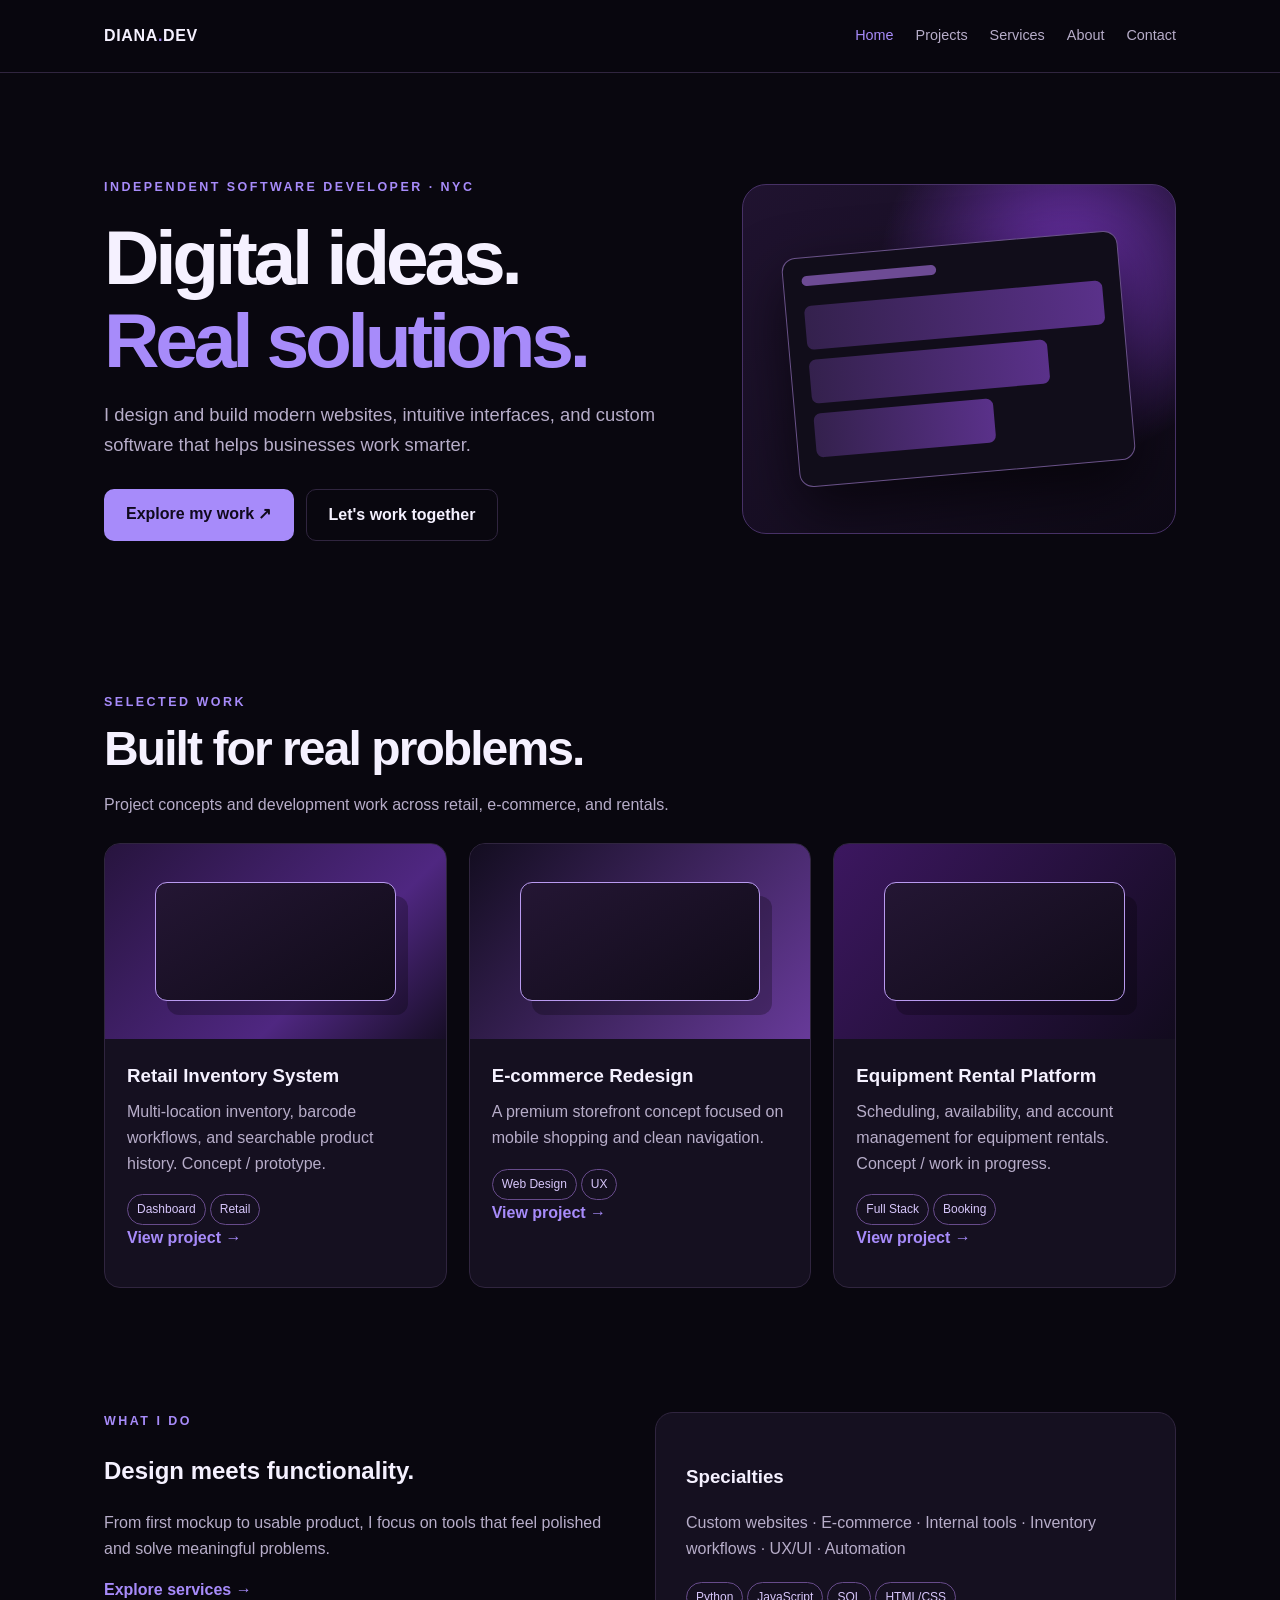
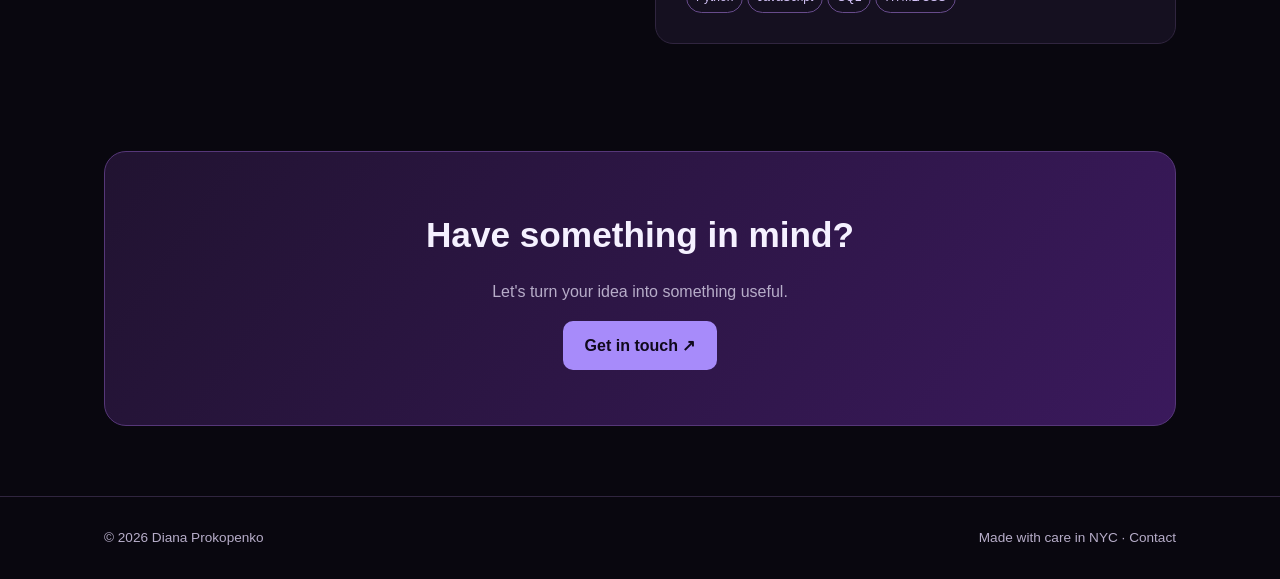
==== index.html @ a5b77f29 "init portfolio website draft" ====
<!doctype html><html lang="en"><head><meta charset="utf-8"><meta name="viewport" content="width=device-width,initial-scale=1"><meta name="description" content="Diana Prokopenko — software developer building websites and custom business tools."><title>Diana Prokopenko | Developer</title><link rel="stylesheet" href="style.css"></head><body>
<header><div class="wrap nav"><a class="logo" href="index.html">DIANA<span>.</span>DEV</a><nav aria-label="Main navigation"><a href="index.html" aria-current="page">Home</a><a href="projects.html">Projects</a><a href="services.html">Services</a><a href="about.html">About</a><a href="contact.html">Contact</a></nav></div></header>
<main><div class="wrap"><div class="hero"><div><div class="eyebrow">Independent software developer · NYC</div><h1>Digital ideas.<br><span class="accent">Real solutions.</span></h1><p class="lead">I design and build modern websites, intuitive interfaces, and custom software that helps businesses work smarter.</p><div class="actions"><a class="btn" href="projects.html">Explore my work ↗</a><a class="btn outline" href="contact.html">Let's work together</a></div></div><div class="hero-art" aria-label="Decorative software interface illustration"><div class="mock"><div class="bar"></div><div class="tile"></div><div class="tile"></div><div class="tile"></div></div></div></div></div>
<section><div class="wrap"><div class="section-head"><div class="eyebrow">Selected work</div><h2>Built for real problems.</h2><p>Project concepts and development work across retail, e-commerce, and rentals.</p></div><div class="grid"><article class="card"><div class="thumb"><!-- Replace with <img src="assets/inventory.jpg" alt="Inventory dashboard"> --></div><div class="card-body"><h3>Retail Inventory System</h3><p>Multi-location inventory, barcode workflows, and searchable product history. Concept / prototype.</p><span class="tag">Dashboard</span><span class="tag">Retail</span><p><a class="link" href="projects.html#inventory">View project →</a></p></div></article><article class="card"><div class="thumb alt"><!-- Add your image here --></div><div class="card-body"><h3>E-commerce Redesign</h3><p>A premium storefront concept focused on mobile shopping and clean navigation.</p><span class="tag">Web Design</span><span class="tag">UX</span><p><a class="link" href="projects.html#ecommerce">View project →</a></p></div></article><article class="card"><div class="thumb third"><!-- Add your image here --></div><div class="card-body"><h3>Equipment Rental Platform</h3><p>Scheduling, availability, and account management for equipment rentals. Concept / work in progress.</p><span class="tag">Full Stack</span><span class="tag">Booking</span><p><a class="link" href="projects.html#rental">View project →</a></p></div></article></div></div></section>
<section><div class="wrap two-col"><div><div class="eyebrow">What I do</div><h2>Design meets functionality.</h2><p class="muted">From first mockup to usable product, I focus on tools that feel polished and solve meaningful problems.</p><a class="link" href="services.html">Explore services →</a></div><div class="panel"><h3>Specialties</h3><p class="muted">Custom websites · E-commerce · Internal tools · Inventory workflows · UX/UI · Automation</p><div><span class="tag">Python</span><span class="tag">JavaScript</span><span class="tag">SQL</span><span class="tag">HTML/CSS</span></div></div></div></section>
<div class="wrap"><div class="cta"><h2>Have something in mind?</h2><p class="muted">Let's turn your idea into something useful.</p><a class="btn" href="contact.html">Get in touch ↗</a></div></div></main><footer class="footer"><div class="wrap"><span>© <span id="year"></span> Diana Prokopenko</span><span>Made with care in NYC · <a href="contact.html">Contact</a></span></div></footer><script src="script.js"></script></body></html>
---- style.css ----
:root{--bg:#09070f;--panel:#151020;--purple:#a78bfa;--purple2:#6d28d9;--text:#f5f1ff;--muted:#b7adc9;--line:#30253f}*{box-sizing:border-box}html{scroll-behavior:smooth}body{margin:0;background:var(--bg);color:var(--text);font-family:Inter,Arial,sans-serif;line-height:1.6}a{color:inherit;text-decoration:none}a:hover{color:var(--purple)}.wrap{max-width:1120px;margin:auto;padding:0 24px}header{border-bottom:1px solid var(--line);position:sticky;top:0;background:#09070feF;backdrop-filter:blur(12px);z-index:2}.nav{display:flex;justify-content:space-between;align-items:center;min-height:72px;gap:20px}.logo{font-weight:800;letter-spacing:.04em}.logo span,.accent{color:var(--purple)}nav{display:flex;gap:22px;flex-wrap:wrap}nav a{font-size:.9rem;color:var(--muted)}nav a[aria-current=page]{color:var(--purple)}.hero{padding:105px 0 90px;display:grid;grid-template-columns:1.15fr .85fr;gap:50px;align-items:center}.eyebrow{color:var(--purple);text-transform:uppercase;letter-spacing:.2em;font-size:.78rem;font-weight:700}.hero h1{font-size:clamp(2.7rem,6vw,5rem);line-height:1.08;letter-spacing:-.055em;margin:18px 0}.lead{font-size:1.15rem;color:var(--muted);max-width:620px}.actions{display:flex;gap:12px;flex-wrap:wrap;margin-top:30px}.btn{display:inline-block;padding:12px 22px;border-radius:10px;background:var(--purple);color:#10091c;font-weight:700}.btn:hover{background:#c4b5fd;color:#10091c}.btn.outline{background:transparent;border:1px solid var(--line);color:var(--text)}.btn.outline:hover{border-color:var(--purple)}.hero-art{min-height:350px;border:1px solid #473166;border-radius:24px;background:radial-gradient(circle at 75% 25%,#7334b8 0,transparent 45%),linear-gradient(135deg,#201330,#0d0915);display:flex;align-items:center;justify-content:center;position:relative;overflow:hidden}.hero-art .mock{width:78%;background:#110d1a;border:1px solid #6a5289;border-radius:14px;padding:18px;box-shadow:0 25px 60px #0009;transform:rotate(-5deg)}.mock .bar{height:10px;width:45%;background:#6d4b94;border-radius:5px;margin-bottom:20px}.mock .tile{height:44px;border-radius:7px;background:linear-gradient(90deg,#34214d,#5a318a);margin:10px 0}.mock .tile:nth-child(3){width:80%}.mock .tile:nth-child(4){width:60%}section{padding:62px 0}.section-head{margin-bottom:26px}.section-head h2,h1.page-title{font-size:clamp(2rem,4vw,3rem);letter-spacing:-.04em;line-height:1.15;margin:8px 0}.section-head p,.muted{color:var(--muted)}.grid{display:grid;grid-template-columns:repeat(3,1fr);gap:22px}.card{background:var(--panel);border:1px solid var(--line);border-radius:16px;overflow:hidden}.card-body{padding:22px}.card h3{margin:0 0 8px}.card p{color:var(--muted);margin:0 0 14px}.thumb{height:195px;display:flex;align-items:center;justify-content:center;background:linear-gradient(135deg,#27143e,#4f2781 65%,#170e26);position:relative;overflow:hidden}.thumb:after{content:'';width:70%;height:60%;border:1px solid #b99af0;border-radius:12px;background:linear-gradient(150deg,#241634,#100b18);box-shadow:12px 14px 0 #0004}.thumb.alt{background:linear-gradient(130deg,#130d20,#673a99)}.thumb.third{background:linear-gradient(130deg,#3c1760,#120b1e)}.thumb img{position:absolute;inset:0;width:100%;height:100%;object-fit:cover;z-index:1}.tag{display:inline-block;font-size:.75rem;padding:5px 9px;border:1px solid #674b8b;border-radius:30px;color:#d7c6fb;margin:4px 4px 0 0}.link{color:var(--purple);font-weight:700}.panel{background:var(--panel);border:1px solid var(--line);padding:30px;border-radius:18px}.two-col{display:grid;grid-template-columns:1fr 1fr;gap:30px}.page-intro{padding:76px 0 25px}.page-intro p{max-width:700px}.project{display:grid;grid-template-columns:1fr 1.15fr;gap:35px;align-items:center;margin:30px 0}.project .thumb{height:285px;border-radius:15px}.project h2{font-size:1.8rem}.list{padding-left:20px;color:var(--muted)}.cta{text-align:center;background:linear-gradient(125deg,#211331,#3a195c);border:1px solid #563779;border-radius:22px;padding:55px 25px;margin:45px 0 70px}.cta h2{font-size:2.2rem;margin:0}.socials{display:flex;gap:12px;flex-wrap:wrap}.socials a{border:1px solid var(--line);border-radius:9px;padding:9px 14px}.footer{border-top:1px solid var(--line);padding:30px 0;color:var(--muted);font-size:.85rem}.footer .wrap{display:flex;justify-content:space-between;gap:15px;flex-wrap:wrap}input,textarea{display:block;width:100%;background:#0d0916;color:var(--text);border:1px solid #4b3865;border-radius:10px;padding:13px;margin:8px 0 18px;font:inherit}label{font-weight:600}textarea{min-height:140px;resize:vertical}button{border:0;cursor:pointer;font:inherit}@media(max-width:780px){.hero,.project,.two-col{grid-template-columns:1fr}.grid{grid-template-columns:1fr 1fr}.hero{padding:60px 0}.nav{align-items:flex-start;flex-direction:column;padding:16px 0}nav{gap:13px}.hero-art{min-height:260px}}@media(max-width:540px){.grid{grid-template-columns:1fr}.project .thumb{height:210px}}
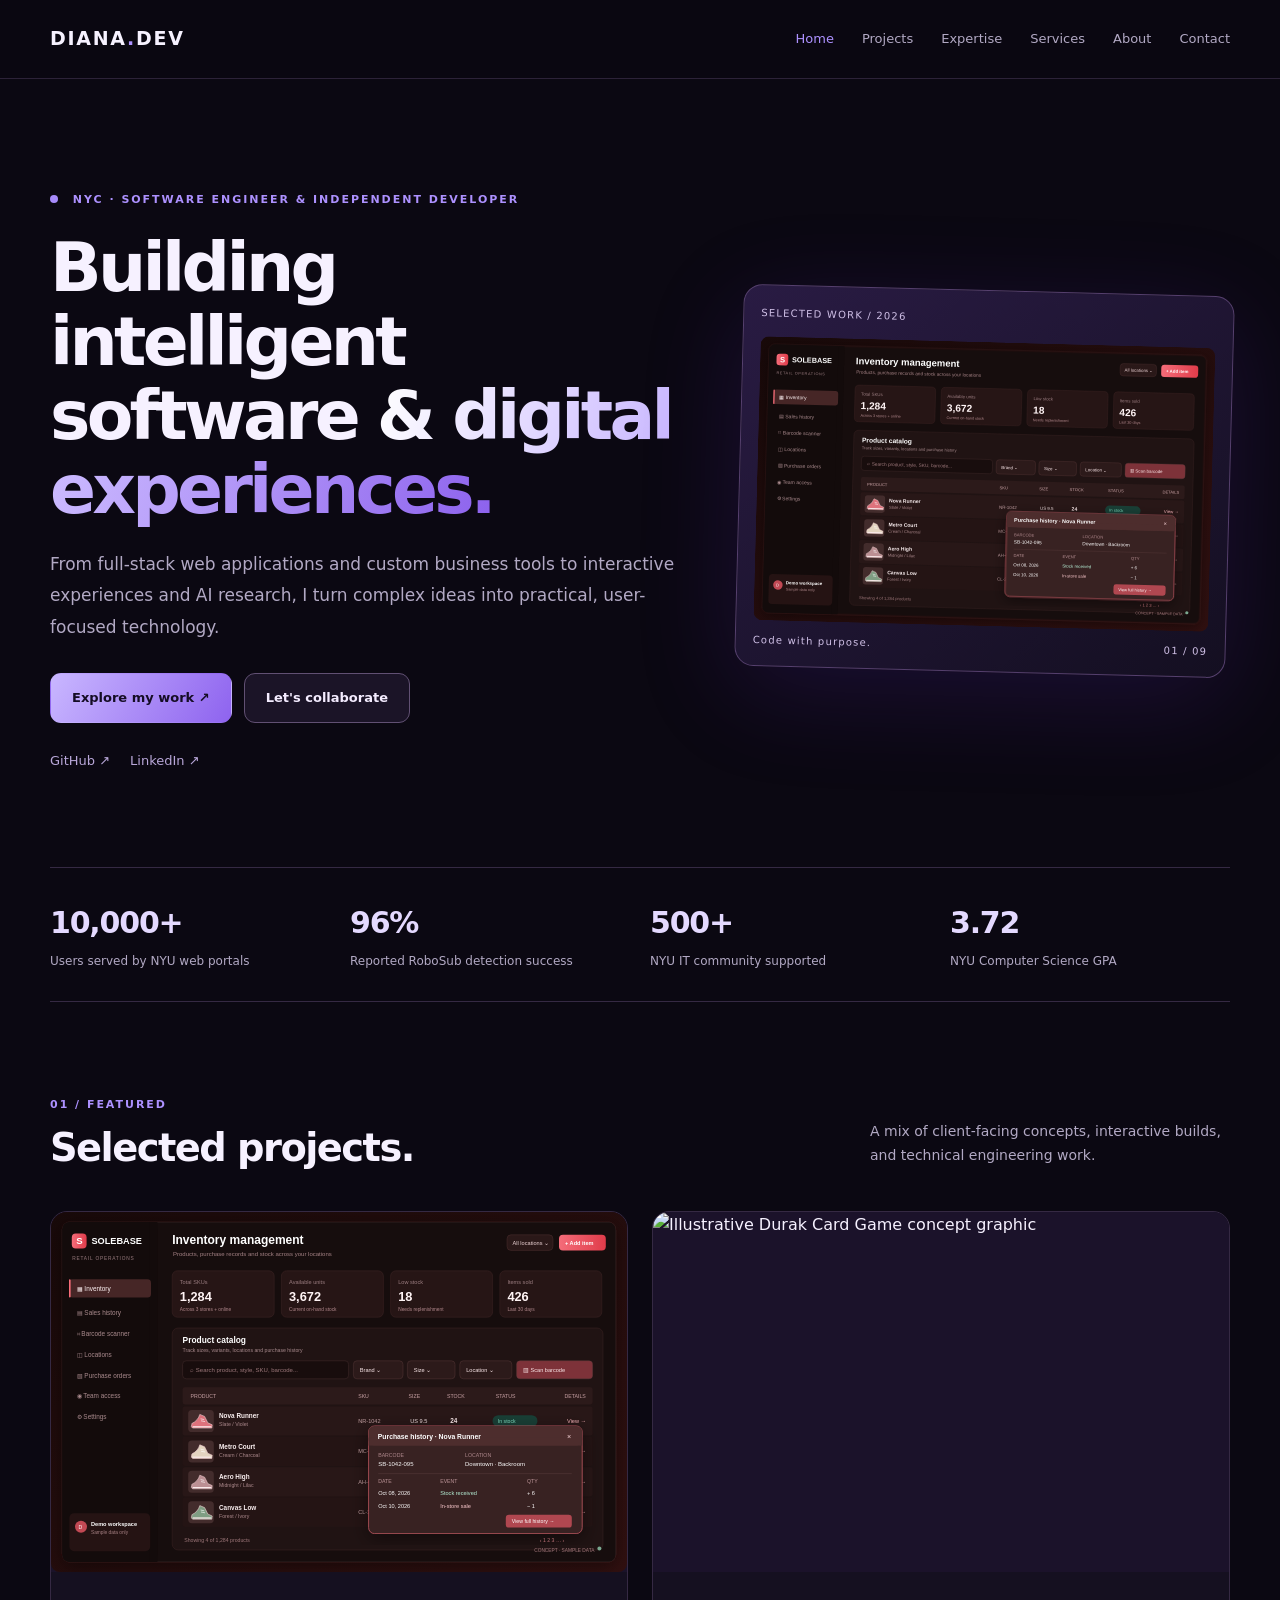
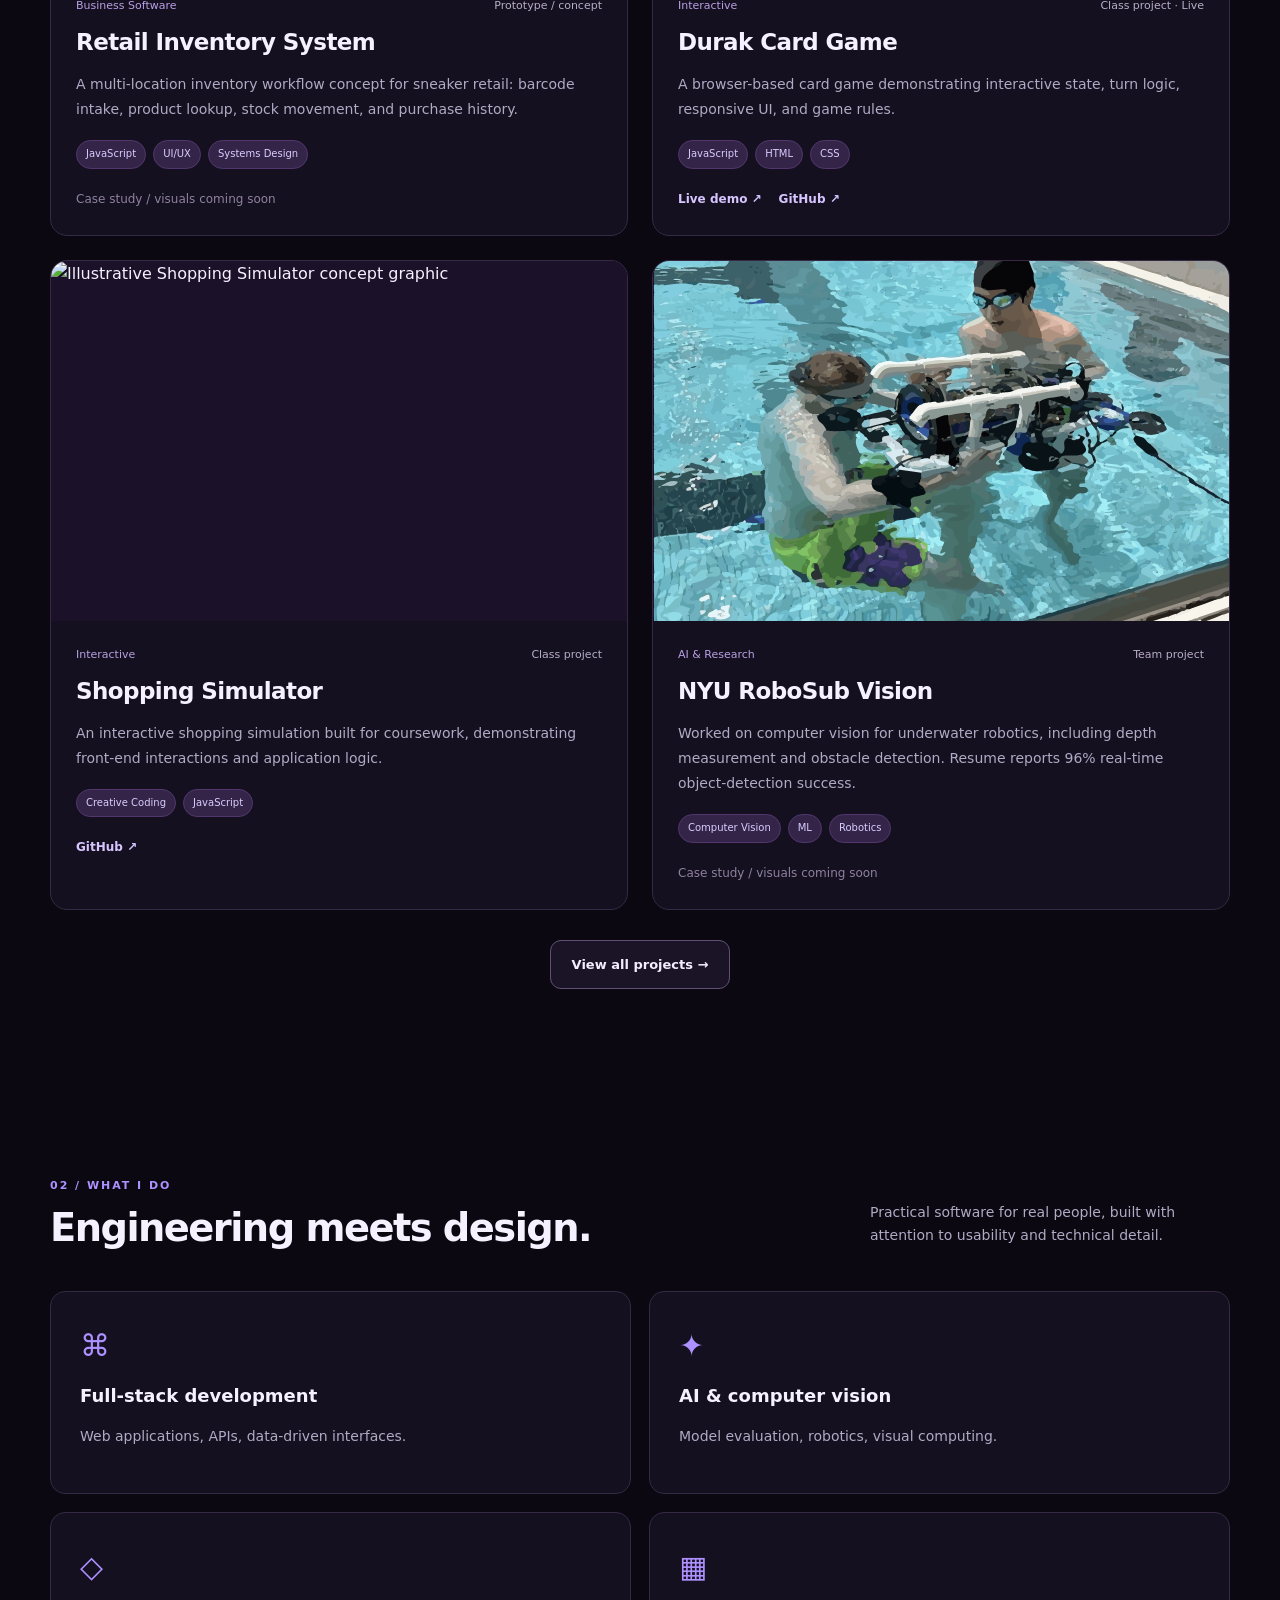
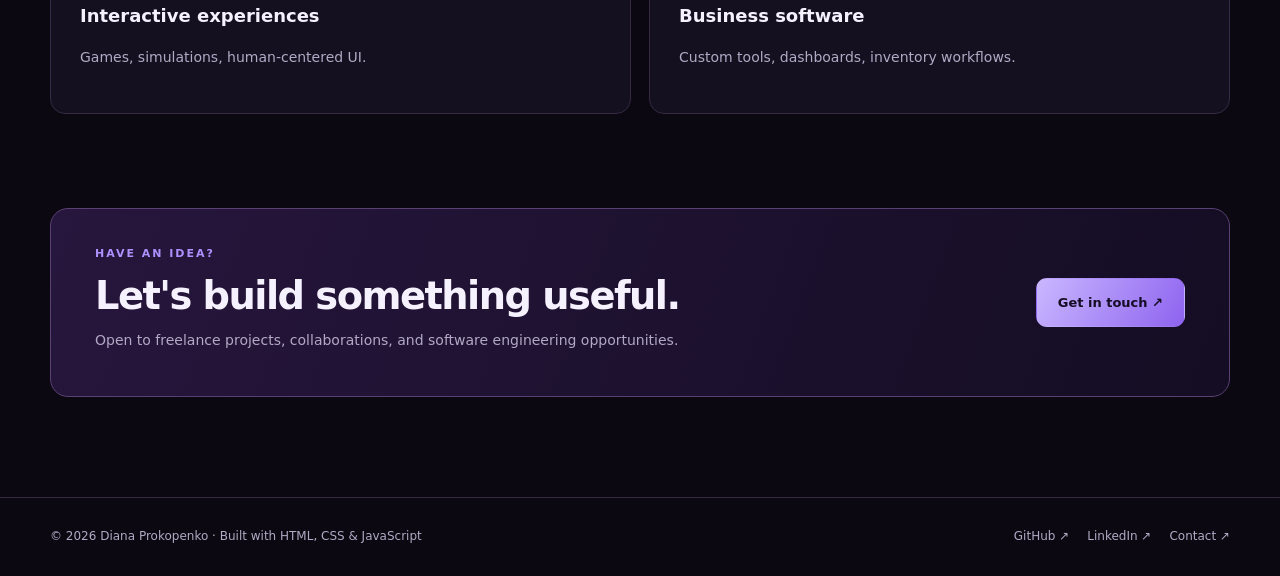
==== commit da26a4a4: "adding imgs" ====
--- a/index.html
+++ b/index.html
@@ -1,6 +1 @@
-<!doctype html><html lang="en"><head><meta charset="utf-8"><meta name="viewport" content="width=device-width,initial-scale=1"><meta name="description" content="Diana Prokopenko — software developer building websites and custom business tools."><title>Diana Prokopenko | Developer</title><link rel="stylesheet" href="style.css"></head><body>
-<header><div class="wrap nav"><a class="logo" href="index.html">DIANA<span>.</span>DEV</a><nav aria-label="Main navigation"><a href="index.html" aria-current="page">Home</a><a href="projects.html">Projects</a><a href="services.html">Services</a><a href="about.html">About</a><a href="contact.html">Contact</a></nav></div></header>
-<main><div class="wrap"><div class="hero"><div><div class="eyebrow">Independent software developer · NYC</div><h1>Digital ideas.<br><span class="accent">Real solutions.</span></h1><p class="lead">I design and build modern websites, intuitive interfaces, and custom software that helps businesses work smarter.</p><div class="actions"><a class="btn" href="projects.html">Explore my work ↗</a><a class="btn outline" href="contact.html">Let's work together</a></div></div><div class="hero-art" aria-label="Decorative software interface illustration"><div class="mock"><div class="bar"></div><div class="tile"></div><div class="tile"></div><div class="tile"></div></div></div></div></div>
-<section><div class="wrap"><div class="section-head"><div class="eyebrow">Selected work</div><h2>Built for real problems.</h2><p>Project concepts and development work across retail, e-commerce, and rentals.</p></div><div class="grid"><article class="card"><div class="thumb"><!-- Replace with <img src="assets/inventory.jpg" alt="Inventory dashboard"> --></div><div class="card-body"><h3>Retail Inventory System</h3><p>Multi-location inventory, barcode workflows, and searchable product history. Concept / prototype.</p><span class="tag">Dashboard</span><span class="tag">Retail</span><p><a class="link" href="projects.html#inventory">View project →</a></p></div></article><article class="card"><div class="thumb alt"><!-- Add your image here --></div><div class="card-body"><h3>E-commerce Redesign</h3><p>A premium storefront concept focused on mobile shopping and clean navigation.</p><span class="tag">Web Design</span><span class="tag">UX</span><p><a class="link" href="projects.html#ecommerce">View project →</a></p></div></article><article class="card"><div class="thumb third"><!-- Add your image here --></div><div class="card-body"><h3>Equipment Rental Platform</h3><p>Scheduling, availability, and account management for equipment rentals. Concept / work in progress.</p><span class="tag">Full Stack</span><span class="tag">Booking</span><p><a class="link" href="projects.html#rental">View project →</a></p></div></article></div></div></section>
-<section><div class="wrap two-col"><div><div class="eyebrow">What I do</div><h2>Design meets functionality.</h2><p class="muted">From first mockup to usable product, I focus on tools that feel polished and solve meaningful problems.</p><a class="link" href="services.html">Explore services →</a></div><div class="panel"><h3>Specialties</h3><p class="muted">Custom websites · E-commerce · Internal tools · Inventory workflows · UX/UI · Automation</p><div><span class="tag">Python</span><span class="tag">JavaScript</span><span class="tag">SQL</span><span class="tag">HTML/CSS</span></div></div></div></section>
-<div class="wrap"><div class="cta"><h2>Have something in mind?</h2><p class="muted">Let's turn your idea into something useful.</p><a class="btn" href="contact.html">Get in touch ↗</a></div></div></main><footer class="footer"><div class="wrap"><span>© <span id="year"></span> Diana Prokopenko</span><span>Made with care in NYC · <a href="contact.html">Contact</a></span></div></footer><script src="script.js"></script></body></html>
+<!doctype html><html lang="en"><head><meta charset="utf-8"><meta name="viewport" content="width=device-width,initial-scale=1"><meta name="description" content="Software engineering, web development, AI research, and interactive applications."><meta name="theme-color" content="#0b0812"><title>Software Engineer &amp; Developer | Diana Prokopenko</title><link rel="stylesheet" href="style.css"></head><body><header class="site-header"><div class="wrap nav"><a class="logo" href="index.html">DIANA<span>.</span>DEV</a><button class="menu-toggle" aria-label="Toggle navigation" aria-expanded="false">☰</button><nav class="nav-links" aria-label="Main navigation"><a href="index.html" aria-current="page">Home</a><a href="projects.html">Projects</a><a href="expertise.html">Expertise</a><a href="services.html">Services</a><a href="about.html">About</a><a href="contact.html">Contact</a></nav></div></header><main><section class="hero wrap"><div class="hero-copy"><div class="eyebrow"><span class="dot"></span> NYC · Software engineer & independent developer</div><h1>Building intelligent software <span class="gradient-text">& digital experiences.</span></h1><p class="lead">From full-stack web applications and custom business tools to interactive experiences and AI research, I turn complex ideas into practical, user-focused technology.</p><div class="actions"><a class="btn btn-primary" href="projects.html">Explore my work ↗</a><a class="btn btn-outline" href="contact.html">Let's collaborate</a></div><div class="social-line"><a href="https://github.com/diana-gk" target="_blank" rel="noopener">GitHub ↗</a><a href="https://www.linkedin.com/in/diana--prokopenko/" target="_blank" rel="noopener">LinkedIn ↗</a></div></div><div class="hero-visual"><div class="visual-label">SELECTED WORK / 2026</div><img src="assets/inventory.svg" alt="Purple-themed illustrative software dashboard"/><div class="visual-bottom"><span>Code with purpose.</span><span>01 / 09</span></div></div></section><section class="wrap stats"><div><strong>10,000+</strong><span>Users served by NYU web portals</span></div><div><strong>96%</strong><span>Reported RoboSub detection success</span></div><div><strong>500+</strong><span>NYU IT community supported</span></div><div><strong>3.72</strong><span>NYU Computer Science GPA</span></div></section><section class="wrap section"><div class="section-head"><div><div class="eyebrow">01 / FEATURED</div><h2>Selected projects.</h2></div><p>A mix of client-facing concepts, interactive builds, and technical engineering work.</p></div><div class="project-grid"><article class="project-card" data-category="business"><img src="assets/inventory.svg" alt="Illustrative Retail Inventory System concept graphic" loading="lazy"><div class="card-body"><div class="meta"><span>Business Software</span><span>Prototype / concept</span></div><h3>Retail Inventory System</h3><p>A multi-location inventory workflow concept for sneaker retail: barcode intake, product lookup, stock movement, and purchase history.</p><div class="tags"><span>JavaScript</span><span>UI/UX</span><span>Systems Design</span></div><div class="card-links"><span class="quiet">Case study / visuals coming soon</span></div></div></article><article class="project-card" data-category="interactive"><img src="assets/durak.svg" alt="Illustrative Durak Card Game concept graphic" loading="lazy"><div class="card-body"><div class="meta"><span>Interactive</span><span>Class project · Live</span></div><h3>Durak Card Game</h3><p>A browser-based card game demonstrating interactive state, turn logic, responsive UI, and game rules.</p><div class="tags"><span>JavaScript</span><span>HTML</span><span>CSS</span></div><div class="card-links"><a class="text-link" href="https://diana-gk.github.io/" target="_blank" rel="noopener">Live demo ↗</a><a class="text-link" href="https://github.com/diana-gk/diana-gk.github.io" target="_blank" rel="noopener">GitHub ↗</a></div></div></article><article class="project-card" data-category="interactive"><img src="assets/shopping.svg" alt="Illustrative Shopping Simulator concept graphic" loading="lazy"><div class="card-body"><div class="meta"><span>Interactive</span><span>Class project</span></div><h3>Shopping Simulator</h3><p>An interactive shopping simulation built for coursework, demonstrating front-end interactions and application logic.</p><div class="tags"><span>Creative Coding</span><span>JavaScript</span></div><div class="card-links"><a class="text-link" href="https://github.com/diana-gk/diana-cc-sp25-final" target="_blank" rel="noopener">GitHub ↗</a></div></div></article><article class="project-card" data-category="ai"><img src="assets/robosub.svg" alt="Illustrative NYU RoboSub Vision concept graphic" loading="lazy"><div class="card-body"><div class="meta"><span>AI &amp; Research</span><span>Team project</span></div><h3>NYU RoboSub Vision</h3><p>Worked on computer vision for underwater robotics, including depth measurement and obstacle detection. Resume reports 96% real-time object-detection success.</p><div class="tags"><span>Computer Vision</span><span>ML</span><span>Robotics</span></div><div class="card-links"><span class="quiet">Case study / visuals coming soon</span></div></div></article></div><div class="section-cta"><a class="btn btn-outline" href="projects.html">View all projects →</a></div></section><section class="wrap section"><div class="section-head"><div><div class="eyebrow">02 / WHAT I DO</div><h2>Engineering meets design.</h2></div><p>Practical software for real people, built with attention to usability and technical detail.</p></div><div class="expertise-grid"><a class="mini-card" href="expertise.html"><span class="mini-icon">⌘</span><h3>Full-stack development</h3><p>Web applications, APIs, data-driven interfaces.</p></a><a class="mini-card" href="expertise.html"><span class="mini-icon">✦</span><h3>AI & computer vision</h3><p>Model evaluation, robotics, visual computing.</p></a><a class="mini-card" href="expertise.html"><span class="mini-icon">◇</span><h3>Interactive experiences</h3><p>Games, simulations, human-centered UI.</p></a><a class="mini-card" href="services.html"><span class="mini-icon">▦</span><h3>Business software</h3><p>Custom tools, dashboards, inventory workflows.</p></a></div></section><section class="wrap cta-banner"><div><div class="eyebrow">HAVE AN IDEA?</div><h2>Let's build something useful.</h2><p>Open to freelance projects, collaborations, and software engineering opportunities.</p></div><a class="btn btn-primary" href="contact.html">Get in touch ↗</a></section></main><footer class="site-footer"><div class="wrap footer-row"><span>© <span id="year"></span> Diana Prokopenko · Built with HTML, CSS & JavaScript</span><div><a href="https://github.com/diana-gk" target="_blank" rel="noopener">GitHub ↗</a><a href="https://www.linkedin.com/in/diana--prokopenko/" target="_blank" rel="noopener">LinkedIn ↗</a><a href="contact.html">Contact ↗</a></div></div></footer><script src="script.js" defer></script></body></html>
--- a/style.css
+++ b/style.css
@@ -1 +1,2 @@
-:root{--bg:#09070f;--panel:#151020;--purple:#a78bfa;--purple2:#6d28d9;--text:#f5f1ff;--muted:#b7adc9;--line:#30253f}*{box-sizing:border-box}html{scroll-behavior:smooth}body{margin:0;background:var(--bg);color:var(--text);font-family:Inter,Arial,sans-serif;line-height:1.6}a{color:inherit;text-decoration:none}a:hover{color:var(--purple)}.wrap{max-width:1120px;margin:auto;padding:0 24px}header{border-bottom:1px solid var(--line);position:sticky;top:0;background:#09070feF;backdrop-filter:blur(12px);z-index:2}.nav{display:flex;justify-content:space-between;align-items:center;min-height:72px;gap:20px}.logo{font-weight:800;letter-spacing:.04em}.logo span,.accent{color:var(--purple)}nav{display:flex;gap:22px;flex-wrap:wrap}nav a{font-size:.9rem;color:var(--muted)}nav a[aria-current=page]{color:var(--purple)}.hero{padding:105px 0 90px;display:grid;grid-template-columns:1.15fr .85fr;gap:50px;align-items:center}.eyebrow{color:var(--purple);text-transform:uppercase;letter-spacing:.2em;font-size:.78rem;font-weight:700}.hero h1{font-size:clamp(2.7rem,6vw,5rem);line-height:1.08;letter-spacing:-.055em;margin:18px 0}.lead{font-size:1.15rem;color:var(--muted);max-width:620px}.actions{display:flex;gap:12px;flex-wrap:wrap;margin-top:30px}.btn{display:inline-block;padding:12px 22px;border-radius:10px;background:var(--purple);color:#10091c;font-weight:700}.btn:hover{background:#c4b5fd;color:#10091c}.btn.outline{background:transparent;border:1px solid var(--line);color:var(--text)}.btn.outline:hover{border-color:var(--purple)}.hero-art{min-height:350px;border:1px solid #473166;border-radius:24px;background:radial-gradient(circle at 75% 25%,#7334b8 0,transparent 45%),linear-gradient(135deg,#201330,#0d0915);display:flex;align-items:center;justify-content:center;position:relative;overflow:hidden}.hero-art .mock{width:78%;background:#110d1a;border:1px solid #6a5289;border-radius:14px;padding:18px;box-shadow:0 25px 60px #0009;transform:rotate(-5deg)}.mock .bar{height:10px;width:45%;background:#6d4b94;border-radius:5px;margin-bottom:20px}.mock .tile{height:44px;border-radius:7px;background:linear-gradient(90deg,#34214d,#5a318a);margin:10px 0}.mock .tile:nth-child(3){width:80%}.mock .tile:nth-child(4){width:60%}section{padding:62px 0}.section-head{margin-bottom:26px}.section-head h2,h1.page-title{font-size:clamp(2rem,4vw,3rem);letter-spacing:-.04em;line-height:1.15;margin:8px 0}.section-head p,.muted{color:var(--muted)}.grid{display:grid;grid-template-columns:repeat(3,1fr);gap:22px}.card{background:var(--panel);border:1px solid var(--line);border-radius:16px;overflow:hidden}.card-body{padding:22px}.card h3{margin:0 0 8px}.card p{color:var(--muted);margin:0 0 14px}.thumb{height:195px;display:flex;align-items:center;justify-content:center;background:linear-gradient(135deg,#27143e,#4f2781 65%,#170e26);position:relative;overflow:hidden}.thumb:after{content:'';width:70%;height:60%;border:1px solid #b99af0;border-radius:12px;background:linear-gradient(150deg,#241634,#100b18);box-shadow:12px 14px 0 #0004}.thumb.alt{background:linear-gradient(130deg,#130d20,#673a99)}.thumb.third{background:linear-gradient(130deg,#3c1760,#120b1e)}.thumb img{position:absolute;inset:0;width:100%;height:100%;object-fit:cover;z-index:1}.tag{display:inline-block;font-size:.75rem;padding:5px 9px;border:1px solid #674b8b;border-radius:30px;color:#d7c6fb;margin:4px 4px 0 0}.link{color:var(--purple);font-weight:700}.panel{background:var(--panel);border:1px solid var(--line);padding:30px;border-radius:18px}.two-col{display:grid;grid-template-columns:1fr 1fr;gap:30px}.page-intro{padding:76px 0 25px}.page-intro p{max-width:700px}.project{display:grid;grid-template-columns:1fr 1.15fr;gap:35px;align-items:center;margin:30px 0}.project .thumb{height:285px;border-radius:15px}.project h2{font-size:1.8rem}.list{padding-left:20px;color:var(--muted)}.cta{text-align:center;background:linear-gradient(125deg,#211331,#3a195c);border:1px solid #563779;border-radius:22px;padding:55px 25px;margin:45px 0 70px}.cta h2{font-size:2.2rem;margin:0}.socials{display:flex;gap:12px;flex-wrap:wrap}.socials a{border:1px solid var(--line);border-radius:9px;padding:9px 14px}.footer{border-top:1px solid var(--line);padding:30px 0;color:var(--muted);font-size:.85rem}.footer .wrap{display:flex;justify-content:space-between;gap:15px;flex-wrap:wrap}input,textarea{display:block;width:100%;background:#0d0916;color:var(--text);border:1px solid #4b3865;border-radius:10px;padding:13px;margin:8px 0 18px;font:inherit}label{font-weight:600}textarea{min-height:140px;resize:vertical}button{border:0;cursor:pointer;font:inherit}@media(max-width:780px){.hero,.project,.two-col{grid-template-columns:1fr}.grid{grid-template-columns:1fr 1fr}.hero{padding:60px 0}.nav{align-items:flex-start;flex-direction:column;padding:16px 0}nav{gap:13px}.hero-art{min-height:260px}}@media(max-width:540px){.grid{grid-template-columns:1fr}.project .thumb{height:210px}}
+/* EDIT YOUR THEME COLORS HERE */
+:root{--bg:#0b0812;--panel:#151020;--panel2:#1e1630;--purple:#ad91ff;--purple2:#7241e8;--text:#f6f1ff;--muted:#b2a9c4;--line:#352943;--max:1180px}*{box-sizing:border-box}html{scroll-behavior:smooth}body{margin:0;background:var(--bg);color:var(--text);font-family:Inter,ui-sans-serif,system-ui,-apple-system,Segoe UI,Arial,sans-serif;line-height:1.65}a{color:inherit;text-decoration:none}button,input,select,textarea{font:inherit}button{cursor:pointer}img{display:block;max-width:100%}.wrap{width:min(var(--max),calc(100% - 48px));margin-inline:auto}.site-header{position:sticky;top:0;z-index:20;background:#0b0812eb;backdrop-filter:blur(18px);border-bottom:1px solid #2c2238}.nav{display:flex;align-items:center;justify-content:space-between;min-height:78px}.logo{font-size:19px;letter-spacing:.09em;font-weight:850}.logo span{color:var(--purple)}.nav-links{display:flex;gap:28px;align-items:center}.nav-links a{font-size:13px;color:var(--muted);transition:color .2s}.nav-links a:hover,.nav-links a[aria-current=page]{color:var(--purple)}.menu-toggle{display:none;border:1px solid var(--line);color:var(--text);background:var(--panel);border-radius:8px;padding:5px 12px}.eyebrow{font-size:11px;font-weight:750;letter-spacing:.18em;text-transform:uppercase;color:var(--purple)}.dot{display:inline-block;width:8px;height:8px;background:#a78bfa;border-radius:50%;margin-right:9px}.hero{display:grid;grid-template-columns:1.12fr .88fr;gap:65px;align-items:center;padding-block:112px 96px}.hero h1,.page-intro h1{font-size:clamp(42px,5.3vw,74px);line-height:1.09;letter-spacing:-.055em;margin:22px 0}.gradient-text{background:linear-gradient(110deg,#fff 0%,#cbbaff 40%,#8c61ed 100%);-webkit-background-clip:text;background-clip:text;color:transparent}.lead{font-size:17px;line-height:1.85;color:var(--muted);max-width:700px}.actions{display:flex;flex-wrap:wrap;gap:12px;margin-top:30px}.btn{display:inline-flex;align-items:center;justify-content:center;border-radius:11px;padding:13px 21px;font-size:13px;font-weight:750;border:1px solid transparent;transition:transform .2s,background .2s}.btn:hover{transform:translateY(-2px)}.btn-primary{background:linear-gradient(120deg,#c9b7ff,#8e63ef);color:#150d25}.btn-outline{border-color:#615073;background:#1b1427;color:#f4ecff}.social-line{display:flex;gap:20px;margin-top:27px;color:#b9a7d9;font-size:13px}.social-line a:hover,.text-link:hover{color:#fff}.hero-visual{background:linear-gradient(145deg,#291b43,#140f21);border:1px solid #56406e;border-radius:19px;padding:17px;box-shadow:0 24px 100px #6b31d72b;transform:rotate(1.5deg)}.hero-visual img{border-radius:9px}.visual-label,.visual-bottom{font-size:10px;letter-spacing:.12em;color:#d0c0e7}.visual-label{margin:3px 0 14px}.visual-bottom{display:flex;justify-content:space-between;margin-top:12px}.stats{display:grid;grid-template-columns:repeat(4,1fr);border-top:1px solid var(--line);border-bottom:1px solid var(--line);padding:30px 0;gap:20px}.stats>div{display:flex;flex-direction:column;gap:4px}.stats strong{font-size:30px;letter-spacing:-.04em;color:#e4d9ff}.stats span{font-size:12px;color:var(--muted)}.section{padding-block:94px}.section-tight{padding-top:15px;padding-bottom:100px}.section-head{display:flex;justify-content:space-between;gap:30px;align-items:end;margin-bottom:30px}.section-head h2,.cta-banner h2{font-size:clamp(30px,3vw,43px);letter-spacing:-.04em;line-height:1.2;margin:10px 0}.section-head p{color:var(--muted);max-width:360px;font-size:14px}.project-grid{display:grid;grid-template-columns:repeat(2,minmax(0,1fr));gap:24px}.project-card{background:var(--panel);border:1px solid var(--line);border-radius:17px;overflow:hidden;transition:border-color .2s,transform .2s}.project-card:hover{border-color:#8865bf;transform:translateY(-3px)}.project-card img{width:100%;aspect-ratio:16/10;object-fit:cover;background:#1b122a}.card-body{padding:25px}.meta{display:flex;justify-content:space-between;gap:12px;flex-wrap:wrap;font-size:11px;color:#b8a0e3}.meta span:last-child{color:#b8adc7}.project-card h3{font-size:23px;line-height:1.3;margin:13px 0 10px;letter-spacing:-.025em}.project-card p,.mini-card p,.service-card p,.expertise-item p,.about-main p,.timeline p,.contact-panel p,.contact-side p{font-size:14px;color:var(--muted);line-height:1.8}.tags{display:flex;flex-wrap:wrap;gap:7px;margin-top:18px}.tags span{font-size:10px;color:#dacdff;background:#332448;border:1px solid #51376d;padding:5px 9px;border-radius:20px}.card-links{display:flex;flex-wrap:wrap;gap:17px;margin-top:21px;min-height:20px}.text-link{color:#d7c5ff;font-size:12px;font-weight:700}.quiet{font-size:12px;color:#8e819f}.section-cta{text-align:center;margin-top:30px}.expertise-grid,.service-grid{display:grid;grid-template-columns:repeat(2,1fr);gap:18px}.mini-card,.service-card{background:var(--panel);border:1px solid var(--line);padding:29px;border-radius:15px}.mini-card:hover{border-color:#7657a8}.mini-icon{display:block;color:var(--purple);font-size:30px}.mini-card h3{font-size:18px;margin:10px 0 5px}.cta-banner{display:flex;justify-content:space-between;align-items:center;gap:20px;background:linear-gradient(110deg,#27163d,#140d23);border:1px solid #594173;border-radius:18px;padding:36px 44px;margin-bottom:100px}.cta-banner p{font-size:14px;color:var(--muted);margin:8px 0}.page-intro{padding-top:85px;padding-bottom:46px}.page-intro h1{font-size:clamp(42px,5vw,68px)}.page-intro .lead{max-width:780px}.filters{display:flex;flex-wrap:wrap;gap:9px;margin-bottom:28px}.filter-btn{border:1px solid var(--line);background:#191225;color:#c6b9d9;border-radius:25px;padding:9px 15px;font-size:12px}.filter-btn:hover,.filter-btn.active{background:#9b7ae7;color:#11091d;border-color:#9b7ae7}.project-card[hidden]{display:none}.expertise-list{border-top:1px solid var(--line)}.expertise-item{display:grid;grid-template-columns:100px 1fr;gap:30px;padding:30px 0;border-bottom:1px solid var(--line)}.expertise-item h2{margin:0;font-size:25px}.expertise-item .number,.service-card .number{color:var(--purple);font-size:13px;font-weight:700}.expertise-item .eyebrow{font-size:10px;letter-spacing:.08em}.service-card h2{font-size:25px;line-height:1.3}.about-layout{display:grid;grid-template-columns:1.3fr .7fr;gap:65px}.about-main h2{font-size:32px;margin-top:0}.about-main p{font-size:16px}.portrait-placeholder{height:245px;background:radial-gradient(circle at 70% 20%,#5d3997,#23152f 70%);border:1px solid #6c508b;border-radius:15px;display:flex;align-items:center;justify-content:center;flex-direction:column;gap:20px}.portrait-placeholder span{font-size:88px;font-weight:800;color:#d8c8ff}.portrait-placeholder small{font-size:11px;color:#c9b5e9}.about-facts{margin-top:20px}.about-facts>div{padding:14px 0;border-bottom:1px solid var(--line);display:flex;flex-direction:column;gap:4px}.about-facts span{font-size:12px;color:var(--muted)}.about-facts strong{font-size:14px}.timeline article{display:grid;grid-template-columns:170px 1fr;gap:20px;padding:22px 0;border-top:1px solid var(--line)}.timeline article>span{font-size:12px;color:var(--purple)}.timeline h3{margin:0}.timeline p{margin:5px 0}.contact-layout{display:grid;grid-template-columns:1.25fr .75fr;gap:25px}.contact-panel,.contact-side{padding:32px;background:var(--panel);border:1px solid var(--line);border-radius:16px}.contact-panel h2,.contact-side h2{margin-top:0}.contact-panel form{display:grid;gap:17px;margin-top:25px}.contact-panel label{font-size:13px;font-weight:700;display:grid;gap:7px}.contact-panel input,.contact-panel textarea,.contact-panel select{width:100%;background:#100c19;border:1px solid #4b3a60;border-radius:9px;padding:12px;color:var(--text);outline:none}.contact-panel input:focus,.contact-panel textarea:focus,.contact-panel select:focus{border-color:var(--purple)}.contact-side>a{display:block;color:#d9c6ff;padding:12px 0;border-bottom:1px solid var(--line)}.site-footer{border-top:1px solid var(--line);padding:29px 0;color:var(--muted);font-size:12px}.footer-row{display:flex;justify-content:space-between;gap:20px;flex-wrap:wrap}.footer-row div{display:flex;gap:18px}.footer-row a:hover{color:var(--purple)}@media(max-width:900px){.hero{grid-template-columns:1fr;padding-block:75px}.hero-visual{max-width:640px}.about-layout{grid-template-columns:1fr}.nav-links{gap:14px}.nav-links a{font-size:12px}}@media(max-width:640px){.wrap{width:min(var(--max),calc(100% - 32px))}.menu-toggle{display:block}.nav-links{display:none;position:absolute;top:76px;left:0;right:0;background:#130e1c;border-bottom:1px solid var(--line);padding:18px 22px;flex-direction:column;align-items:flex-start}.nav-links.open{display:flex}.stats{grid-template-columns:repeat(2,1fr)}.project-grid,.expertise-grid,.service-grid,.contact-layout{grid-template-columns:1fr}.hero{gap:35px}.section{padding-block:60px}.section-tight{padding-top:10px}.section-head{display:block}.section-head p{max-width:none}.expertise-item{grid-template-columns:38px 1fr;gap:15px}.cta-banner{display:block;padding:27px;margin-bottom:55px}.cta-banner .btn{margin-top:15px}.page-intro{padding-top:56px}.timeline article{grid-template-columns:1fr;gap:5px}.footer-row{display:block}.footer-row div{margin-top:12px}}@media(prefers-reduced-motion:reduce){*,*:before,*:after{scroll-behavior:auto!important;transition:none!important}}
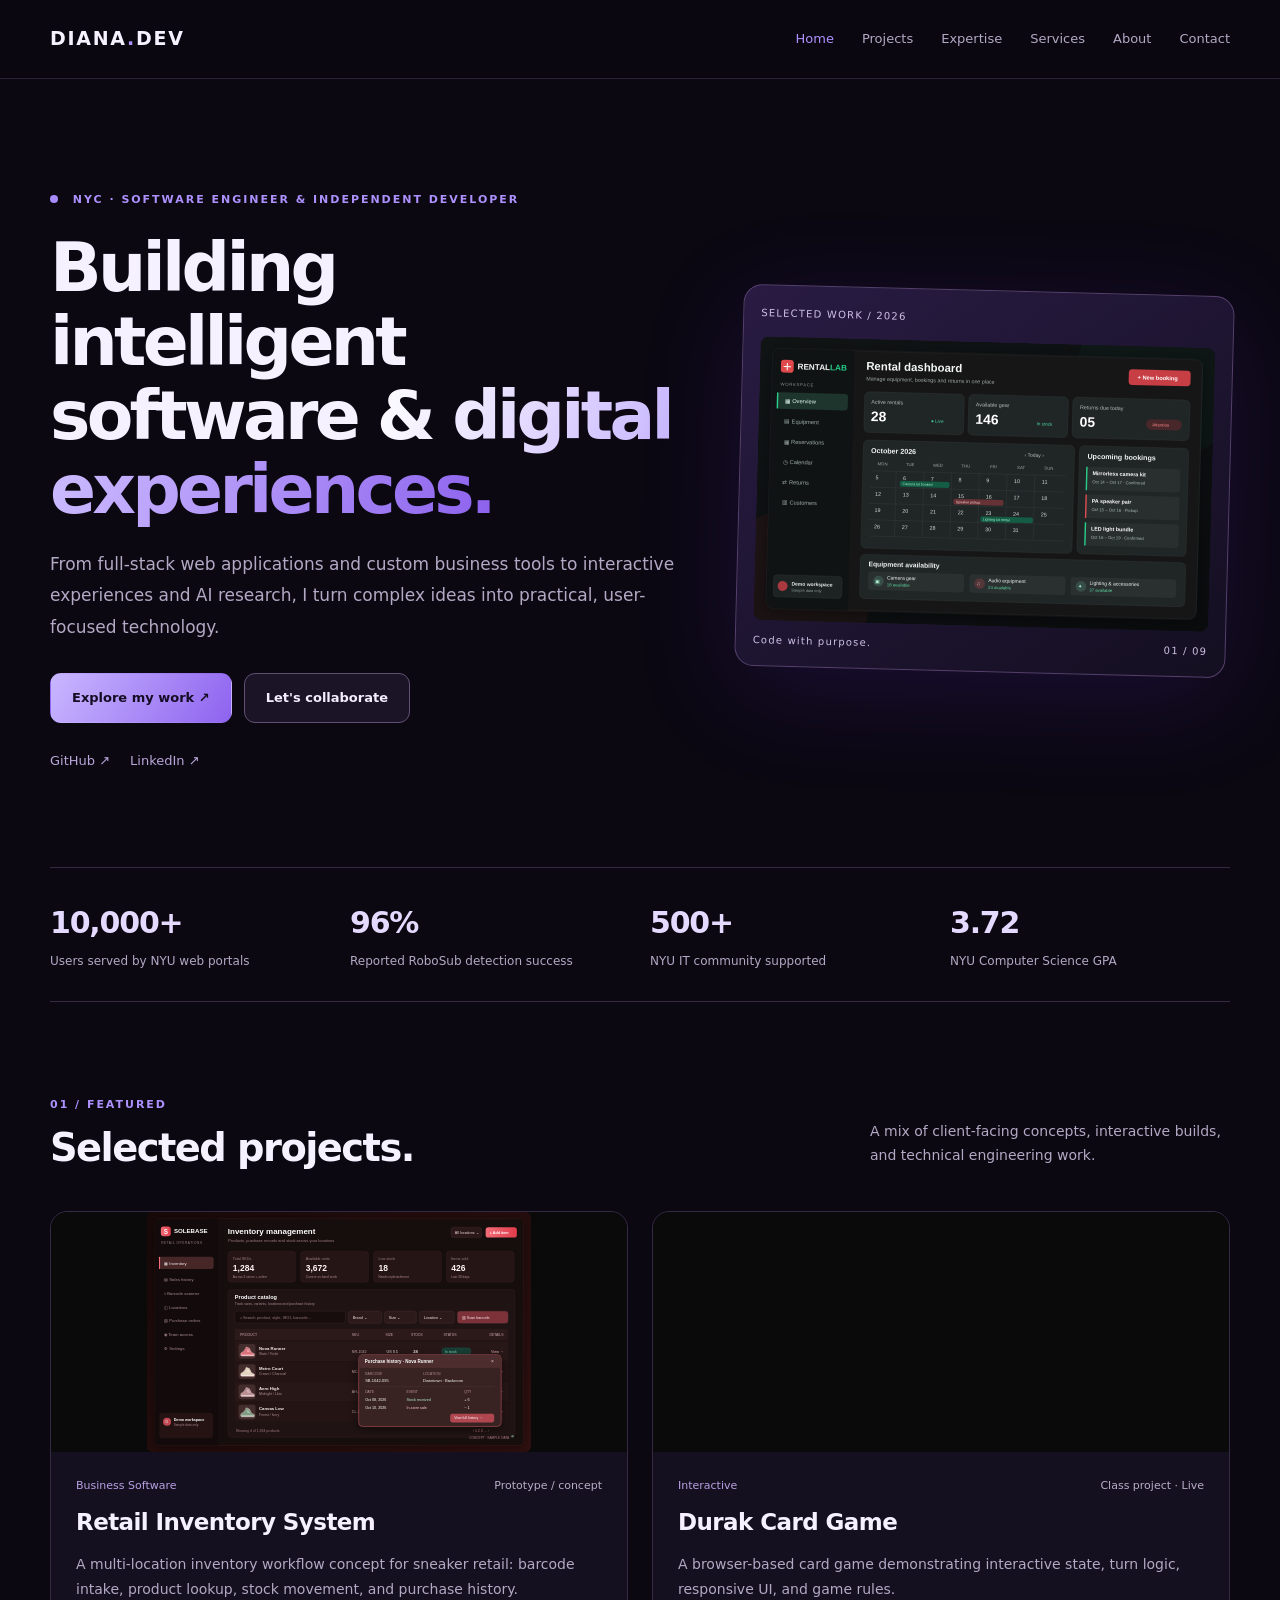
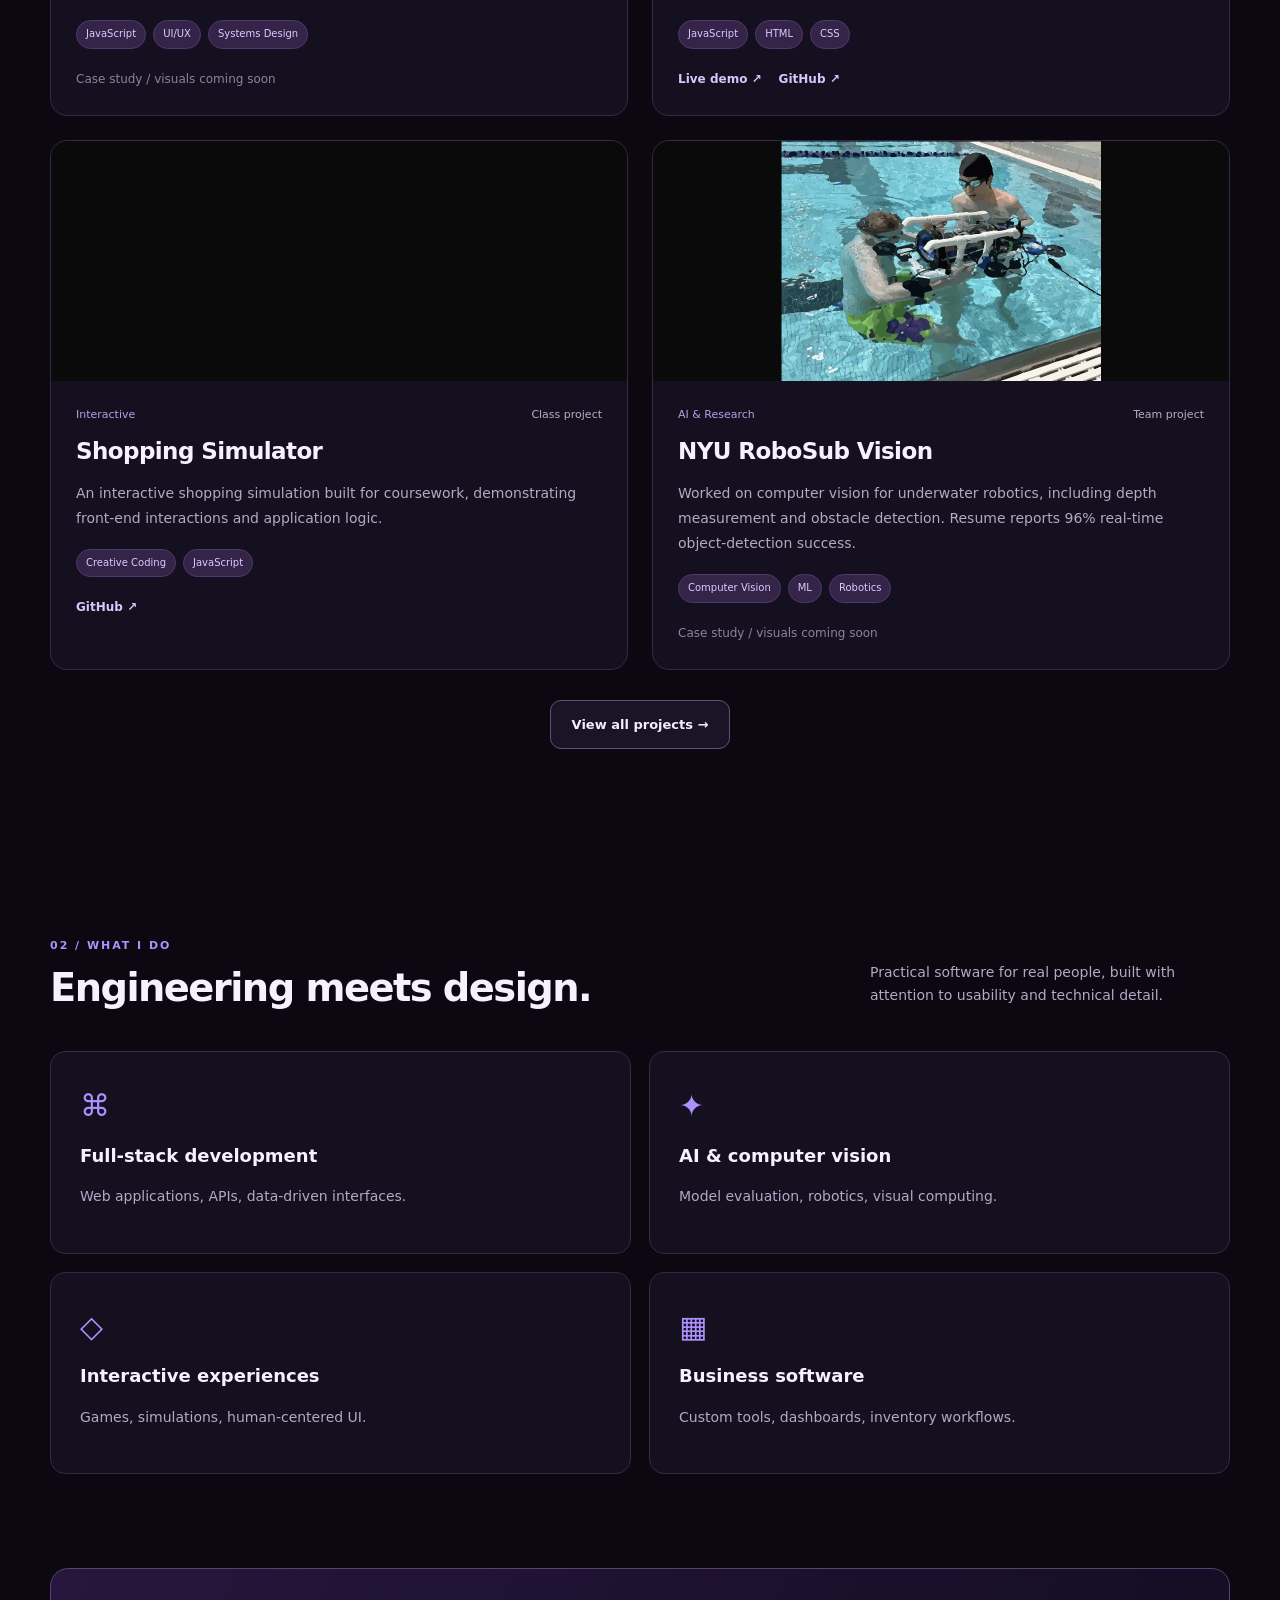
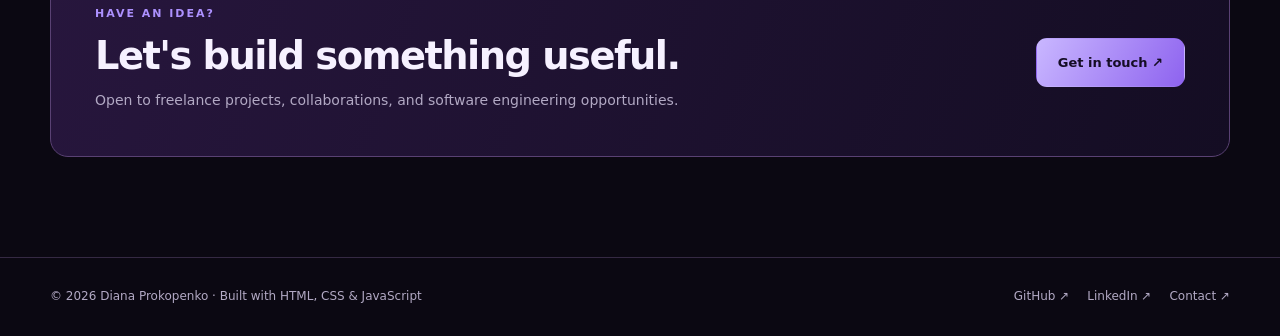
==== commit f44ebe1d: "added all imgs and filled in any blank sections. still need to add ig link  once made." ====
--- a/index.html
+++ b/index.html
@@ -1 +1,162 @@
-<!doctype html><html lang="en"><head><meta charset="utf-8"><meta name="viewport" content="width=device-width,initial-scale=1"><meta name="description" content="Software engineering, web development, AI research, and interactive applications."><meta name="theme-color" content="#0b0812"><title>Software Engineer &amp; Developer | Diana Prokopenko</title><link rel="stylesheet" href="style.css"></head><body><header class="site-header"><div class="wrap nav"><a class="logo" href="index.html">DIANA<span>.</span>DEV</a><button class="menu-toggle" aria-label="Toggle navigation" aria-expanded="false">☰</button><nav class="nav-links" aria-label="Main navigation"><a href="index.html" aria-current="page">Home</a><a href="projects.html">Projects</a><a href="expertise.html">Expertise</a><a href="services.html">Services</a><a href="about.html">About</a><a href="contact.html">Contact</a></nav></div></header><main><section class="hero wrap"><div class="hero-copy"><div class="eyebrow"><span class="dot"></span> NYC · Software engineer & independent developer</div><h1>Building intelligent software <span class="gradient-text">& digital experiences.</span></h1><p class="lead">From full-stack web applications and custom business tools to interactive experiences and AI research, I turn complex ideas into practical, user-focused technology.</p><div class="actions"><a class="btn btn-primary" href="projects.html">Explore my work ↗</a><a class="btn btn-outline" href="contact.html">Let's collaborate</a></div><div class="social-line"><a href="https://github.com/diana-gk" target="_blank" rel="noopener">GitHub ↗</a><a href="https://www.linkedin.com/in/diana--prokopenko/" target="_blank" rel="noopener">LinkedIn ↗</a></div></div><div class="hero-visual"><div class="visual-label">SELECTED WORK / 2026</div><img src="assets/inventory.svg" alt="Purple-themed illustrative software dashboard"/><div class="visual-bottom"><span>Code with purpose.</span><span>01 / 09</span></div></div></section><section class="wrap stats"><div><strong>10,000+</strong><span>Users served by NYU web portals</span></div><div><strong>96%</strong><span>Reported RoboSub detection success</span></div><div><strong>500+</strong><span>NYU IT community supported</span></div><div><strong>3.72</strong><span>NYU Computer Science GPA</span></div></section><section class="wrap section"><div class="section-head"><div><div class="eyebrow">01 / FEATURED</div><h2>Selected projects.</h2></div><p>A mix of client-facing concepts, interactive builds, and technical engineering work.</p></div><div class="project-grid"><article class="project-card" data-category="business"><img src="assets/inventory.svg" alt="Illustrative Retail Inventory System concept graphic" loading="lazy"><div class="card-body"><div class="meta"><span>Business Software</span><span>Prototype / concept</span></div><h3>Retail Inventory System</h3><p>A multi-location inventory workflow concept for sneaker retail: barcode intake, product lookup, stock movement, and purchase history.</p><div class="tags"><span>JavaScript</span><span>UI/UX</span><span>Systems Design</span></div><div class="card-links"><span class="quiet">Case study / visuals coming soon</span></div></div></article><article class="project-card" data-category="interactive"><img src="assets/durak.svg" alt="Illustrative Durak Card Game concept graphic" loading="lazy"><div class="card-body"><div class="meta"><span>Interactive</span><span>Class project · Live</span></div><h3>Durak Card Game</h3><p>A browser-based card game demonstrating interactive state, turn logic, responsive UI, and game rules.</p><div class="tags"><span>JavaScript</span><span>HTML</span><span>CSS</span></div><div class="card-links"><a class="text-link" href="https://diana-gk.github.io/" target="_blank" rel="noopener">Live demo ↗</a><a class="text-link" href="https://github.com/diana-gk/diana-gk.github.io" target="_blank" rel="noopener">GitHub ↗</a></div></div></article><article class="project-card" data-category="interactive"><img src="assets/shopping.svg" alt="Illustrative Shopping Simulator concept graphic" loading="lazy"><div class="card-body"><div class="meta"><span>Interactive</span><span>Class project</span></div><h3>Shopping Simulator</h3><p>An interactive shopping simulation built for coursework, demonstrating front-end interactions and application logic.</p><div class="tags"><span>Creative Coding</span><span>JavaScript</span></div><div class="card-links"><a class="text-link" href="https://github.com/diana-gk/diana-cc-sp25-final" target="_blank" rel="noopener">GitHub ↗</a></div></div></article><article class="project-card" data-category="ai"><img src="assets/robosub.svg" alt="Illustrative NYU RoboSub Vision concept graphic" loading="lazy"><div class="card-body"><div class="meta"><span>AI &amp; Research</span><span>Team project</span></div><h3>NYU RoboSub Vision</h3><p>Worked on computer vision for underwater robotics, including depth measurement and obstacle detection. Resume reports 96% real-time object-detection success.</p><div class="tags"><span>Computer Vision</span><span>ML</span><span>Robotics</span></div><div class="card-links"><span class="quiet">Case study / visuals coming soon</span></div></div></article></div><div class="section-cta"><a class="btn btn-outline" href="projects.html">View all projects →</a></div></section><section class="wrap section"><div class="section-head"><div><div class="eyebrow">02 / WHAT I DO</div><h2>Engineering meets design.</h2></div><p>Practical software for real people, built with attention to usability and technical detail.</p></div><div class="expertise-grid"><a class="mini-card" href="expertise.html"><span class="mini-icon">⌘</span><h3>Full-stack development</h3><p>Web applications, APIs, data-driven interfaces.</p></a><a class="mini-card" href="expertise.html"><span class="mini-icon">✦</span><h3>AI & computer vision</h3><p>Model evaluation, robotics, visual computing.</p></a><a class="mini-card" href="expertise.html"><span class="mini-icon">◇</span><h3>Interactive experiences</h3><p>Games, simulations, human-centered UI.</p></a><a class="mini-card" href="services.html"><span class="mini-icon">▦</span><h3>Business software</h3><p>Custom tools, dashboards, inventory workflows.</p></a></div></section><section class="wrap cta-banner"><div><div class="eyebrow">HAVE AN IDEA?</div><h2>Let's build something useful.</h2><p>Open to freelance projects, collaborations, and software engineering opportunities.</p></div><a class="btn btn-primary" href="contact.html">Get in touch ↗</a></section></main><footer class="site-footer"><div class="wrap footer-row"><span>© <span id="year"></span> Diana Prokopenko · Built with HTML, CSS & JavaScript</span><div><a href="https://github.com/diana-gk" target="_blank" rel="noopener">GitHub ↗</a><a href="https://www.linkedin.com/in/diana--prokopenko/" target="_blank" rel="noopener">LinkedIn ↗</a><a href="contact.html">Contact ↗</a></div></div></footer><script src="script.js" defer></script></body></html>+<!doctype html>
+<html lang="en">
+
+<head>
+    <meta charset="utf-8">
+    <meta name="viewport" content="width=device-width,initial-scale=1">
+    <meta name="description"
+        content="Software engineering, web development, AI research, and interactive applications.">
+    <meta name="theme-color" content="#0b0812">
+    <title>Software Engineer &amp;
+        Developer | Diana Prokopenko</title>
+    <link rel="stylesheet" href="style.css">
+</head>
+
+<body>
+    <header class="site-header">
+        <div class="wrap nav"><a class="logo" href="index.html">DIANA<span>.</span>DEV</a><button class="menu-toggle"
+                aria-label="Toggle navigation" aria-expanded="false">☰</button>
+            <nav class="nav-links" aria-label="Main navigation"><a href="index.html" aria-current="page">Home</a><a
+                    href="projects.html">Projects</a><a href="expertise.html">Expertise</a><a
+                    href="services.html">Services</a><a href="about.html">About</a><a href="contact.html">Contact</a>
+            </nav>
+        </div>
+    </header>
+    <main>
+        <section class="hero wrap">
+            <div class="hero-copy">
+                <div class="eyebrow"><span class="dot"></span> NYC · Software engineer & independent developer</div>
+                <h1>Building intelligent software <span class="gradient-text">& digital experiences.</span></h1>
+                <p class="lead">From full-stack web applications and custom business tools to interactive experiences
+                    and AI research,
+                    I turn complex ideas into practical,
+                    user-focused technology.</p>
+                <div class="actions"><a class="btn btn-primary" href="projects.html">Explore my work ↗</a><a
+                        class="btn btn-outline" href="contact.html">Let's collaborate</a></div>
+                <div class="social-line"><a href="https://github.com/diana-gk" target="_blank" rel="noopener">GitHub
+                        ↗</a><a href="https://www.linkedin.com/in/diana--prokopenko/" target="_blank"
+                        rel="noopener">LinkedIn ↗</a></div>
+            </div>
+            <div class="hero-visual">
+                <div class="visual-label">SELECTED WORK / 2026</div><img src="assets/equipment-rental.svg"
+                    alt="Black/Red-themed illustrative software dashboard for equipment rental management." />
+                <div class="visual-bottom"><span>Code with purpose.</span><span>01 / 09</span></div>
+            </div>
+        </section>
+        <section class="wrap stats">
+            <div><strong>10,000+</strong><span>Users served by NYU web portals</span></div>
+            <div><strong>96%</strong><span>Reported RoboSub detection success</span></div>
+            <div><strong>500+</strong><span>NYU IT community supported</span></div>
+            <div><strong>3.72</strong><span>NYU Computer Science GPA</span></div>
+        </section>
+        <section class="wrap section">
+            <div class="section-head">
+                <div>
+                    <div class="eyebrow">01 / FEATURED</div>
+                    <h2>Selected projects.</h2>
+                </div>
+                <p>A mix of client-facing concepts, interactive builds, and technical engineering work.</p>
+            </div>
+            <div class="project-grid">
+                <article class="project-card" data-category="business"><img src="assets/inventory.svg"
+                        alt="Illustrative Retail Inventory System concept graphic" loading="lazy">
+                    <div class="card-body">
+                        <div class="meta"><span>Business Software</span><span>Prototype / concept</span></div>
+                        <h3>Retail Inventory System</h3>
+                        <p>A multi-location inventory workflow concept for sneaker retail: barcode intake, product
+                            lookup, stock movement, and purchase history.</p>
+                        <div class="tags"><span>JavaScript</span><span>UI/UX</span><span>Systems Design</span></div>
+                        <div class="card-links"><span class="quiet">Case study / visuals coming soon</span></div>
+                    </div>
+                </article>
+                <article class="project-card" data-category="interactive"><video autoplay muted loop playsinline
+       class="project-image">
+  <source src="assets/durak.mov" type="video/mp4">
+  Your browser does not support video.
+</video>
+                    <div class="card-body">
+                        <div class="meta"><span>Interactive</span><span>Class project · Live</span></div>
+                        <h3>Durak Card Game</h3>
+                        <p>A browser-based card game demonstrating interactive state, turn logic, responsive UI, and
+                            game rules.</p>
+                        <div class="tags"><span>JavaScript</span><span>HTML</span><span>CSS</span></div>
+                        <div class="card-links"><a class="text-link" href="https://diana-gk.github.io/" target="_blank"
+                                rel="noopener">Live demo ↗</a><a class="text-link"
+                                href="https://github.com/diana-gk/diana-gk.github.io" target="_blank"
+                                rel="noopener">GitHub ↗</a></div>
+                    </div>
+                </article>
+                <article class="project-card" data-category="interactive"><video autoplay muted loop playsinline
+       class="project-image">
+  <source src="assets/shopping.mov" type="video/mp4">
+  Your browser does not support video.
+</video>
+                    <div class="card-body">
+                        <div class="meta"><span>Interactive</span><span>Class project</span></div>
+                        <h3>Shopping Simulator</h3>
+                        <p>An interactive shopping simulation built for coursework, demonstrating front-end interactions
+                            and application logic.</p>
+                        <div class="tags"><span>Creative Coding</span><span>JavaScript</span></div>
+                        <div class="card-links"><a class="text-link"
+                                href="https://github.com/diana-gk/diana-cc-sp25-final" target="_blank"
+                                rel="noopener">GitHub ↗</a></div>
+                    </div>
+                </article>
+                <article class="project-card" data-category="ai"><img src="assets/robosub.svg"
+                        alt="Illustrative NYU RoboSub Vision concept graphic" loading="lazy">
+                    <div class="card-body">
+                        <div class="meta"><span>AI &amp; Research</span><span>Team project</span></div>
+                        <h3>NYU RoboSub Vision</h3>
+                        <p>Worked on computer vision for underwater robotics, including depth measurement and obstacle
+                            detection. Resume reports 96% real-time object-detection success.</p>
+                        <div class="tags"><span>Computer Vision</span><span>ML</span><span>Robotics</span></div>
+                        <div class="card-links"><span class="quiet">Case study / visuals coming soon</span></div>
+                    </div>
+                </article>
+            </div>
+            <div class="section-cta"><a class="btn btn-outline" href="projects.html">View all projects →</a></div>
+        </section>
+        <section class="wrap section">
+            <div class="section-head">
+                <div>
+                    <div class="eyebrow">02 / WHAT I DO</div>
+                    <h2>Engineering meets design.</h2>
+                </div>
+                <p>Practical software for real people, built with attention to usability and technical detail.</p>
+            </div>
+            <div class="expertise-grid"><a class="mini-card" href="expertise.html"><span class="mini-icon">⌘</span>
+                    <h3>Full-stack development</h3>
+                    <p>Web applications, APIs, data-driven interfaces.</p>
+                </a><a class="mini-card" href="expertise.html"><span class="mini-icon">✦</span>
+                    <h3>AI & computer vision</h3>
+                    <p>Model evaluation, robotics, visual computing.</p>
+                </a><a class="mini-card" href="expertise.html"><span class="mini-icon">◇</span>
+                    <h3>Interactive experiences</h3>
+                    <p>Games, simulations, human-centered UI.</p>
+                </a><a class="mini-card" href="services.html"><span class="mini-icon">▦</span>
+                    <h3>Business software</h3>
+                    <p>Custom tools, dashboards, inventory workflows.</p>
+                </a></div>
+        </section>
+        <section class="wrap cta-banner">
+            <div>
+                <div class="eyebrow">HAVE AN IDEA?</div>
+                <h2>Let's build something useful.</h2>
+                <p>Open to freelance projects,
+                    collaborations,
+                    and software engineering opportunities.</p>
+            </div><a class="btn btn-primary" href="contact.html">Get in touch ↗</a>
+        </section>
+    </main>
+    <footer class="site-footer">
+        <div class="wrap footer-row"><span>© <span id="year"></span> Diana Prokopenko · Built with HTML,
+                CSS & JavaScript</span>
+            <div><a href="https://github.com/diana-gk" target="_blank" rel="noopener">GitHub ↗</a><a
+                    href="https://www.linkedin.com/in/diana--prokopenko/" target="_blank" rel="noopener">LinkedIn
+                    ↗</a><a href="contact.html">Contact ↗</a></div>
+        </div>
+    </footer>
+    <script src="script.js" defer></script>
+</body>
+
+</html>
--- a/style.css
+++ b/style.css
@@ -1,2 +1,912 @@
 /* EDIT YOUR THEME COLORS HERE */
-:root{--bg:#0b0812;--panel:#151020;--panel2:#1e1630;--purple:#ad91ff;--purple2:#7241e8;--text:#f6f1ff;--muted:#b2a9c4;--line:#352943;--max:1180px}*{box-sizing:border-box}html{scroll-behavior:smooth}body{margin:0;background:var(--bg);color:var(--text);font-family:Inter,ui-sans-serif,system-ui,-apple-system,Segoe UI,Arial,sans-serif;line-height:1.65}a{color:inherit;text-decoration:none}button,input,select,textarea{font:inherit}button{cursor:pointer}img{display:block;max-width:100%}.wrap{width:min(var(--max),calc(100% - 48px));margin-inline:auto}.site-header{position:sticky;top:0;z-index:20;background:#0b0812eb;backdrop-filter:blur(18px);border-bottom:1px solid #2c2238}.nav{display:flex;align-items:center;justify-content:space-between;min-height:78px}.logo{font-size:19px;letter-spacing:.09em;font-weight:850}.logo span{color:var(--purple)}.nav-links{display:flex;gap:28px;align-items:center}.nav-links a{font-size:13px;color:var(--muted);transition:color .2s}.nav-links a:hover,.nav-links a[aria-current=page]{color:var(--purple)}.menu-toggle{display:none;border:1px solid var(--line);color:var(--text);background:var(--panel);border-radius:8px;padding:5px 12px}.eyebrow{font-size:11px;font-weight:750;letter-spacing:.18em;text-transform:uppercase;color:var(--purple)}.dot{display:inline-block;width:8px;height:8px;background:#a78bfa;border-radius:50%;margin-right:9px}.hero{display:grid;grid-template-columns:1.12fr .88fr;gap:65px;align-items:center;padding-block:112px 96px}.hero h1,.page-intro h1{font-size:clamp(42px,5.3vw,74px);line-height:1.09;letter-spacing:-.055em;margin:22px 0}.gradient-text{background:linear-gradient(110deg,#fff 0%,#cbbaff 40%,#8c61ed 100%);-webkit-background-clip:text;background-clip:text;color:transparent}.lead{font-size:17px;line-height:1.85;color:var(--muted);max-width:700px}.actions{display:flex;flex-wrap:wrap;gap:12px;margin-top:30px}.btn{display:inline-flex;align-items:center;justify-content:center;border-radius:11px;padding:13px 21px;font-size:13px;font-weight:750;border:1px solid transparent;transition:transform .2s,background .2s}.btn:hover{transform:translateY(-2px)}.btn-primary{background:linear-gradient(120deg,#c9b7ff,#8e63ef);color:#150d25}.btn-outline{border-color:#615073;background:#1b1427;color:#f4ecff}.social-line{display:flex;gap:20px;margin-top:27px;color:#b9a7d9;font-size:13px}.social-line a:hover,.text-link:hover{color:#fff}.hero-visual{background:linear-gradient(145deg,#291b43,#140f21);border:1px solid #56406e;border-radius:19px;padding:17px;box-shadow:0 24px 100px #6b31d72b;transform:rotate(1.5deg)}.hero-visual img{border-radius:9px}.visual-label,.visual-bottom{font-size:10px;letter-spacing:.12em;color:#d0c0e7}.visual-label{margin:3px 0 14px}.visual-bottom{display:flex;justify-content:space-between;margin-top:12px}.stats{display:grid;grid-template-columns:repeat(4,1fr);border-top:1px solid var(--line);border-bottom:1px solid var(--line);padding:30px 0;gap:20px}.stats>div{display:flex;flex-direction:column;gap:4px}.stats strong{font-size:30px;letter-spacing:-.04em;color:#e4d9ff}.stats span{font-size:12px;color:var(--muted)}.section{padding-block:94px}.section-tight{padding-top:15px;padding-bottom:100px}.section-head{display:flex;justify-content:space-between;gap:30px;align-items:end;margin-bottom:30px}.section-head h2,.cta-banner h2{font-size:clamp(30px,3vw,43px);letter-spacing:-.04em;line-height:1.2;margin:10px 0}.section-head p{color:var(--muted);max-width:360px;font-size:14px}.project-grid{display:grid;grid-template-columns:repeat(2,minmax(0,1fr));gap:24px}.project-card{background:var(--panel);border:1px solid var(--line);border-radius:17px;overflow:hidden;transition:border-color .2s,transform .2s}.project-card:hover{border-color:#8865bf;transform:translateY(-3px)}.project-card img{width:100%;aspect-ratio:16/10;object-fit:cover;background:#1b122a}.card-body{padding:25px}.meta{display:flex;justify-content:space-between;gap:12px;flex-wrap:wrap;font-size:11px;color:#b8a0e3}.meta span:last-child{color:#b8adc7}.project-card h3{font-size:23px;line-height:1.3;margin:13px 0 10px;letter-spacing:-.025em}.project-card p,.mini-card p,.service-card p,.expertise-item p,.about-main p,.timeline p,.contact-panel p,.contact-side p{font-size:14px;color:var(--muted);line-height:1.8}.tags{display:flex;flex-wrap:wrap;gap:7px;margin-top:18px}.tags span{font-size:10px;color:#dacdff;background:#332448;border:1px solid #51376d;padding:5px 9px;border-radius:20px}.card-links{display:flex;flex-wrap:wrap;gap:17px;margin-top:21px;min-height:20px}.text-link{color:#d7c5ff;font-size:12px;font-weight:700}.quiet{font-size:12px;color:#8e819f}.section-cta{text-align:center;margin-top:30px}.expertise-grid,.service-grid{display:grid;grid-template-columns:repeat(2,1fr);gap:18px}.mini-card,.service-card{background:var(--panel);border:1px solid var(--line);padding:29px;border-radius:15px}.mini-card:hover{border-color:#7657a8}.mini-icon{display:block;color:var(--purple);font-size:30px}.mini-card h3{font-size:18px;margin:10px 0 5px}.cta-banner{display:flex;justify-content:space-between;align-items:center;gap:20px;background:linear-gradient(110deg,#27163d,#140d23);border:1px solid #594173;border-radius:18px;padding:36px 44px;margin-bottom:100px}.cta-banner p{font-size:14px;color:var(--muted);margin:8px 0}.page-intro{padding-top:85px;padding-bottom:46px}.page-intro h1{font-size:clamp(42px,5vw,68px)}.page-intro .lead{max-width:780px}.filters{display:flex;flex-wrap:wrap;gap:9px;margin-bottom:28px}.filter-btn{border:1px solid var(--line);background:#191225;color:#c6b9d9;border-radius:25px;padding:9px 15px;font-size:12px}.filter-btn:hover,.filter-btn.active{background:#9b7ae7;color:#11091d;border-color:#9b7ae7}.project-card[hidden]{display:none}.expertise-list{border-top:1px solid var(--line)}.expertise-item{display:grid;grid-template-columns:100px 1fr;gap:30px;padding:30px 0;border-bottom:1px solid var(--line)}.expertise-item h2{margin:0;font-size:25px}.expertise-item .number,.service-card .number{color:var(--purple);font-size:13px;font-weight:700}.expertise-item .eyebrow{font-size:10px;letter-spacing:.08em}.service-card h2{font-size:25px;line-height:1.3}.about-layout{display:grid;grid-template-columns:1.3fr .7fr;gap:65px}.about-main h2{font-size:32px;margin-top:0}.about-main p{font-size:16px}.portrait-placeholder{height:245px;background:radial-gradient(circle at 70% 20%,#5d3997,#23152f 70%);border:1px solid #6c508b;border-radius:15px;display:flex;align-items:center;justify-content:center;flex-direction:column;gap:20px}.portrait-placeholder span{font-size:88px;font-weight:800;color:#d8c8ff}.portrait-placeholder small{font-size:11px;color:#c9b5e9}.about-facts{margin-top:20px}.about-facts>div{padding:14px 0;border-bottom:1px solid var(--line);display:flex;flex-direction:column;gap:4px}.about-facts span{font-size:12px;color:var(--muted)}.about-facts strong{font-size:14px}.timeline article{display:grid;grid-template-columns:170px 1fr;gap:20px;padding:22px 0;border-top:1px solid var(--line)}.timeline article>span{font-size:12px;color:var(--purple)}.timeline h3{margin:0}.timeline p{margin:5px 0}.contact-layout{display:grid;grid-template-columns:1.25fr .75fr;gap:25px}.contact-panel,.contact-side{padding:32px;background:var(--panel);border:1px solid var(--line);border-radius:16px}.contact-panel h2,.contact-side h2{margin-top:0}.contact-panel form{display:grid;gap:17px;margin-top:25px}.contact-panel label{font-size:13px;font-weight:700;display:grid;gap:7px}.contact-panel input,.contact-panel textarea,.contact-panel select{width:100%;background:#100c19;border:1px solid #4b3a60;border-radius:9px;padding:12px;color:var(--text);outline:none}.contact-panel input:focus,.contact-panel textarea:focus,.contact-panel select:focus{border-color:var(--purple)}.contact-side>a{display:block;color:#d9c6ff;padding:12px 0;border-bottom:1px solid var(--line)}.site-footer{border-top:1px solid var(--line);padding:29px 0;color:var(--muted);font-size:12px}.footer-row{display:flex;justify-content:space-between;gap:20px;flex-wrap:wrap}.footer-row div{display:flex;gap:18px}.footer-row a:hover{color:var(--purple)}@media(max-width:900px){.hero{grid-template-columns:1fr;padding-block:75px}.hero-visual{max-width:640px}.about-layout{grid-template-columns:1fr}.nav-links{gap:14px}.nav-links a{font-size:12px}}@media(max-width:640px){.wrap{width:min(var(--max),calc(100% - 32px))}.menu-toggle{display:block}.nav-links{display:none;position:absolute;top:76px;left:0;right:0;background:#130e1c;border-bottom:1px solid var(--line);padding:18px 22px;flex-direction:column;align-items:flex-start}.nav-links.open{display:flex}.stats{grid-template-columns:repeat(2,1fr)}.project-grid,.expertise-grid,.service-grid,.contact-layout{grid-template-columns:1fr}.hero{gap:35px}.section{padding-block:60px}.section-tight{padding-top:10px}.section-head{display:block}.section-head p{max-width:none}.expertise-item{grid-template-columns:38px 1fr;gap:15px}.cta-banner{display:block;padding:27px;margin-bottom:55px}.cta-banner .btn{margin-top:15px}.page-intro{padding-top:56px}.timeline article{grid-template-columns:1fr;gap:5px}.footer-row{display:block}.footer-row div{margin-top:12px}}@media(prefers-reduced-motion:reduce){*,*:before,*:after{scroll-behavior:auto!important;transition:none!important}}+:root {
+    --bg: #0b0812;
+    --panel: #151020;
+    --panel2: #1e1630;
+    --purple: #ad91ff;
+    --purple2: #7241e8;
+    --text: #f6f1ff;
+    --muted: #b2a9c4;
+    --line: #352943;
+    --max: 1180px
+}
+
+* {
+    box-sizing: border-box
+}
+
+html {
+    scroll-behavior: smooth
+}
+
+body {
+    margin: 0;
+    background: var(--bg);
+    color: var(--text);
+    font-family: Inter,
+        ui-sans-serif,
+        system-ui,
+        -apple-system,
+        Segoe UI,
+        Arial,
+        sans-serif;
+    line-height: 1.65
+}
+
+a {
+    color: inherit;
+    text-decoration: none
+}
+
+button,
+input,
+select,
+textarea {
+    font: inherit
+}
+
+button {
+    cursor: pointer
+}
+
+img {
+    display: block;
+    max-width: 100%
+}
+
+.wrap {
+    width: min(var(--max),
+            calc(100% - 48px));
+    margin-inline: auto
+}
+
+.site-header {
+    position: sticky;
+    top: 0;
+    z-index: 20;
+    background: #0b0812eb;
+    backdrop-filter: blur(18px);
+    border-bottom: 1px solid #2c2238
+}
+
+.nav {
+    display: flex;
+    align-items: center;
+    justify-content: space-between;
+    min-height: 78px
+}
+
+.logo {
+    font-size: 19px;
+    letter-spacing: .09em;
+    font-weight: 850
+}
+
+.logo span {
+    color: var(--purple)
+}
+
+.nav-links {
+    display: flex;
+    gap: 28px;
+    align-items: center
+}
+
+.nav-links a {
+    font-size: 13px;
+    color: var(--muted);
+    transition: color .2s
+}
+
+.nav-links a:hover,
+.nav-links a[ aria-current=page] {
+    color: var(--purple)
+}
+
+.menu-toggle {
+    display: none;
+    border: 1px solid var(--line);
+    color: var(--text);
+    background: var(--panel);
+    border-radius: 8px;
+    padding: 5px 12px
+}
+
+.eyebrow {
+    font-size: 11px;
+    font-weight: 750;
+    letter-spacing: .18em;
+    text-transform: uppercase;
+    color: var(--purple)
+}
+
+.dot {
+    display: inline-block;
+    width: 8px;
+    height: 8px;
+    background: #a78bfa;
+    border-radius: 50%;
+    margin-right: 9px
+}
+
+.hero {
+    display: grid;
+    grid-template-columns: 1.12fr .88fr;
+    gap: 65px;
+    align-items: center;
+    padding-block: 112px 96px
+}
+
+.hero h1,
+.page-intro h1 {
+    font-size: clamp(42px,
+            5.3vw,
+            74px);
+    line-height: 1.09;
+    letter-spacing: -.055em;
+    margin: 22px 0
+}
+
+.gradient-text {
+    background: linear-gradient(110deg,
+            #fff 0%,
+            #cbbaff 40%,
+            #8c61ed 100%);
+    -webkit-background-clip: text;
+    background-clip: text;
+    color: transparent
+}
+
+.lead {
+    font-size: 17px;
+    line-height: 1.85;
+    color: var(--muted);
+    max-width: 700px
+}
+
+.actions {
+    display: flex;
+    flex-wrap: wrap;
+    gap: 12px;
+    margin-top: 30px
+}
+
+.btn {
+    display: inline-flex;
+    align-items: center;
+    justify-content: center;
+    border-radius: 11px;
+    padding: 13px 21px;
+    font-size: 13px;
+    font-weight: 750;
+    border: 1px solid transparent;
+    transition: transform .2s,
+        background .2s
+}
+
+.btn:hover {
+    transform: translateY(-2px)
+}
+
+.btn-primary {
+    background: linear-gradient(120deg,
+            #c9b7ff,
+            #8e63ef);
+    color: #150d25
+}
+
+.btn-outline {
+    border-color: #615073;
+    background: #1b1427;
+    color: #f4ecff
+}
+
+.social-line {
+    display: flex;
+    gap: 20px;
+    margin-top: 27px;
+    color: #b9a7d9;
+    font-size: 13px
+}
+
+.social-line a:hover,
+.text-link:hover {
+    color: #fff
+}
+
+.hero-visual {
+    background: linear-gradient(145deg,
+            #291b43,
+            #140f21);
+    border: 1px solid #56406e;
+    border-radius: 19px;
+    padding: 17px;
+    box-shadow: 0 24px 100px #6b31d72b;
+    transform: rotate(1.5deg)
+}
+
+.hero-visual img {
+    border-radius: 9px
+}
+
+.visual-label,
+.visual-bottom {
+    font-size: 10px;
+    letter-spacing: .12em;
+    color: #d0c0e7
+}
+
+.visual-label {
+    margin: 3px 0 14px
+}
+
+.visual-bottom {
+    display: flex;
+    justify-content: space-between;
+    margin-top: 12px
+}
+
+.stats {
+    display: grid;
+    grid-template-columns: repeat(4,
+            1fr);
+    border-top: 1px solid var(--line);
+    border-bottom: 1px solid var(--line);
+    padding: 30px 0;
+    gap: 20px
+}
+
+.stats>div {
+    display: flex;
+    flex-direction: column;
+    gap: 4px
+}
+
+.stats strong {
+    font-size: 30px;
+    letter-spacing: -.04em;
+    color: #e4d9ff
+}
+
+.stats span {
+    font-size: 12px;
+    color: var(--muted)
+}
+
+.section {
+    padding-block: 94px
+}
+
+.section-tight {
+    padding-top: 15px;
+    padding-bottom: 100px
+}
+
+.section-head {
+    display: flex;
+    justify-content: space-between;
+    gap: 30px;
+    align-items: end;
+    margin-bottom: 30px
+}
+
+.section-head h2,
+.cta-banner h2 {
+    font-size: clamp(30px,
+            3vw,
+            43px);
+    letter-spacing: -.04em;
+    line-height: 1.2;
+    margin: 10px 0
+}
+
+.section-head p {
+    color: var(--muted);
+    max-width: 360px;
+    font-size: 14px
+}
+
+.project-grid {
+    display: grid;
+    grid-template-columns: repeat(2,
+            minmax(0,
+                1fr));
+    gap: 24px
+}
+
+.project-card {
+    background: var(--panel);
+    border: 1px solid var(--line);
+    border-radius: 17px;
+    overflow: hidden;
+    transition: border-color .2s,
+        transform .2s
+}
+
+.project-card:hover {
+    border-color: #8865bf;
+    transform: translateY(-3px)
+}
+
+.project-card img,
+.project-card video {
+    width: 100%;
+    height: 240px;
+    object-fit: contain;
+    object-position: center;
+    background: #0a0a0a;
+    display: block;
+}
+
+.card-body {
+    padding: 25px
+}
+
+.meta {
+    display: flex;
+    justify-content: space-between;
+    gap: 12px;
+    flex-wrap: wrap;
+    font-size: 11px;
+    color: #b8a0e3
+}
+
+.meta span:last-child {
+    color: #b8adc7
+}
+
+.project-card h3 {
+    font-size: 23px;
+    line-height: 1.3;
+    margin: 13px 0 10px;
+    letter-spacing: -.025em
+}
+
+.project-card p,
+.mini-card p,
+.service-card p,
+.expertise-item p,
+.about-main p,
+.timeline p,
+.contact-panel p,
+.contact-side p {
+    font-size: 14px;
+    color: var(--muted);
+    line-height: 1.8
+}
+
+.tags {
+    display: flex;
+    flex-wrap: wrap;
+    gap: 7px;
+    margin-top: 18px
+}
+
+.tags span {
+    font-size: 10px;
+    color: #dacdff;
+    background: #332448;
+    border: 1px solid #51376d;
+    padding: 5px 9px;
+    border-radius: 20px
+}
+
+.card-links {
+    display: flex;
+    flex-wrap: wrap;
+    gap: 17px;
+    margin-top: 21px;
+    min-height: 20px
+}
+
+.text-link {
+    color: #d7c5ff;
+    font-size: 12px;
+    font-weight: 700
+}
+
+.quiet {
+    font-size: 12px;
+    color: #8e819f
+}
+
+.section-cta {
+    text-align: center;
+    margin-top: 30px
+}
+
+.expertise-grid,
+.service-grid {
+    display: grid;
+    grid-template-columns: repeat(2,
+            1fr);
+    gap: 18px
+}
+
+.mini-card,
+.service-card {
+    background: var(--panel);
+    border: 1px solid var(--line);
+    padding: 29px;
+    border-radius: 15px
+}
+
+.mini-card:hover {
+    border-color: #7657a8
+}
+
+.mini-icon {
+    display: block;
+    color: var(--purple);
+    font-size: 30px
+}
+
+.mini-card h3 {
+    font-size: 18px;
+    margin: 10px 0 5px
+}
+
+.cta-banner {
+    display: flex;
+    justify-content: space-between;
+    align-items: center;
+    gap: 20px;
+    background: linear-gradient(110deg,
+            #27163d,
+            #140d23);
+    border: 1px solid #594173;
+    border-radius: 18px;
+    padding: 36px 44px;
+    margin-bottom: 100px
+}
+
+.cta-banner p {
+    font-size: 14px;
+    color: var(--muted);
+    margin: 8px 0
+}
+
+.page-intro {
+    padding-top: 85px;
+    padding-bottom: 46px
+}
+
+.page-intro h1 {
+    font-size: clamp(42px,
+            5vw,
+            68px)
+}
+
+.page-intro .lead {
+    max-width: 780px
+}
+
+.filters {
+    display: flex;
+    flex-wrap: wrap;
+    gap: 9px;
+    margin-bottom: 28px
+}
+
+.filter-btn {
+    border: 1px solid var(--line);
+    background: #191225;
+    color: #c6b9d9;
+    border-radius: 25px;
+    padding: 9px 15px;
+    font-size: 12px
+}
+
+.filter-btn:hover,
+.filter-btn.active {
+    background: #9b7ae7;
+    color: #11091d;
+    border-color: #9b7ae7
+}
+
+.project-card[ hidden] {
+    display: none
+}
+
+.expertise-list {
+    border-top: 1px solid var(--line)
+}
+
+.expertise-item {
+    display: grid;
+    grid-template-columns: 100px 1fr;
+    gap: 30px;
+    padding: 30px 0;
+    border-bottom: 1px solid var(--line)
+}
+
+.expertise-item h2 {
+    margin: 0;
+    font-size: 25px
+}
+
+.expertise-item .number,
+.service-card .number {
+    color: var(--purple);
+    font-size: 13px;
+    font-weight: 700
+}
+
+.expertise-item .eyebrow {
+    font-size: 10px;
+    letter-spacing: .08em
+}
+
+.service-card h2 {
+    font-size: 25px;
+    line-height: 1.3
+}
+
+.about-layout {
+    display: grid;
+    grid-template-columns: 1.3fr .7fr;
+    gap: 65px
+}
+
+.about-main h2 {
+    font-size: 32px;
+    margin-top: 0
+}
+
+.about-main p {
+    font-size: 16px
+}
+
+
+.about-facts {
+    margin-top: 20px
+    
+}
+
+.about-layout > aside {
+    transform: translateY(-250px);
+}
+
+.about-facts>div {
+    padding: 14px 0;
+    border-bottom: 1px solid var(--line);
+    display: flex;
+    flex-direction: column;
+    gap: 4px
+    
+}
+
+.about-facts span {
+    font-size: 12px;
+    color: var(--muted)
+}
+
+.about-facts strong {
+    font-size: 14px
+}
+
+.timeline article {
+    display: grid;
+    grid-template-columns: 170px 1fr;
+    gap: 20px;
+    padding: 22px 0;
+    border-top: 1px solid var(--line)
+}
+
+.timeline article>span {
+    font-size: 12px;
+    color: var(--purple)
+}
+
+.timeline h3 {
+    margin: 0
+}
+
+.timeline p {
+    margin: 5px 0
+}
+
+.contact-layout {
+    display: grid;
+    grid-template-columns: 1.25fr .75fr;
+    gap: 25px
+}
+
+.contact-panel,
+.contact-side {
+    padding: 32px;
+    background: var(--panel);
+    border: 1px solid var(--line);
+    border-radius: 16px
+}
+
+.contact-panel h2,
+.contact-side h2 {
+    margin-top: 0
+}
+
+.contact-panel form {
+    display: grid;
+    gap: 17px;
+    margin-top: 25px
+}
+
+.contact-panel label {
+    font-size: 13px;
+    font-weight: 700;
+    display: grid;
+    gap: 7px
+}
+
+.contact-panel input,
+.contact-panel textarea,
+.contact-panel select {
+    width: 100%;
+    background: #100c19;
+    border: 1px solid #4b3a60;
+    border-radius: 9px;
+    padding: 12px;
+    color: var(--text);
+    outline: none
+}
+
+.contact-panel input:focus,
+.contact-panel textarea:focus,
+.contact-panel select:focus {
+    border-color: var(--purple)
+}
+
+.contact-side>a {
+    display: block;
+    color: #d9c6ff;
+    padding: 12px 0;
+    border-bottom: 1px solid var(--line)
+}
+
+.site-footer {
+    border-top: 1px solid var(--line);
+    padding: 29px 0;
+    color: var(--muted);
+    font-size: 12px
+}
+
+.footer-row {
+    display: flex;
+    justify-content: space-between;
+    gap: 20px;
+    flex-wrap: wrap
+}
+
+.footer-row div {
+    display: flex;
+    gap: 18px
+}
+
+.footer-row a:hover {
+    color: var(--purple)
+}
+
+
+.profile-image {
+    width: 360px;
+    height: 360px;
+    object-fit: contain;
+    object-position: center;
+    border-radius: 18px;
+    border: 3px solid #a78bfa;
+    padding: 5px;
+    background-color: #151020;
+    display: block;
+    margin: 0 auto;
+    box-shadow: 0 0 20px rgba(167, 139, 250, 0.25);
+}
+
+.contact-phones {
+    margin-top: 25px;
+    padding-top: 20px;
+    border-top: 1px solid #a78bfa;
+}
+
+.contact-phones h3 {
+    margin-bottom: 15px;
+    color: #c4b5fd;
+}
+
+.contact-phones p {
+    margin: 10px 0;
+}
+
+.contact-phones a {
+    color: #c4b5fd;
+    text-decoration: none;
+}
+
+.contact-phones a:hover {
+    color: #ffffff;
+    text-decoration: underline;
+}
+
+/* About page contact section */
+
+.about-contact {
+    margin-top: 55px;
+    padding: 25px;
+    border: 1px solid #a78bfa;
+    border-radius: 18px;
+    background: #151020;
+    transform: translateX(-10px);
+}
+
+.about-contact h2 {
+    font-size: 26px;
+    margin-bottom: 10px;
+}
+
+.about-contact h3 {
+    color: #c4b5fd;
+    margin-bottom: 12px;
+}
+
+.about-contact-links {
+    display: flex;
+    flex-wrap: wrap;
+    gap: 12px;
+    margin-top: 20px;
+}
+
+.about-contact-links a {
+    padding: 10px 15px;
+    border: 1px solid #a78bfa;
+    border-radius: 10px;
+    color: #c4b5fd;
+    text-decoration: none;
+    font-size: 14px;
+}
+
+.about-contact-links a:hover {
+    background: #a78bfa;
+    color: #0a0710;
+}
+
+.about-contact-phones {
+    margin-top: 25px;
+    padding-top: 20px;
+    border-top: 1px solid #443158;
+}
+
+.about-contact-phones a {
+    color: #c4b5fd;
+    text-decoration: none;
+}
+
+.about-contact-phones a:hover {
+    text-decoration: underline;
+}
+
+@media(max-width:900px) {
+    .hero {
+        grid-template-columns: 1fr;
+        padding-block: 75px
+    }
+
+    .hero-visual {
+        max-width: 640px
+    }
+
+    .about-layout {
+        grid-template-columns: 1fr
+    }
+
+    .nav-links {
+        gap: 14px
+    }
+
+    .nav-links a {
+        font-size: 12px
+    }
+}
+
+@media(max-width:640px) {
+    .wrap {
+        width: min(var(--max),
+                calc(100% - 32px))
+    }
+
+    .menu-toggle {
+        display: block
+    }
+
+    .nav-links {
+        display: none;
+        position: absolute;
+        top: 76px;
+        left: 0;
+        right: 0;
+        background: #130e1c;
+        border-bottom: 1px solid var(--line);
+        padding: 18px 22px;
+        flex-direction: column;
+        align-items: flex-start
+    }
+
+    .nav-links.open {
+        display: flex
+    }
+
+    .stats {
+        grid-template-columns: repeat(2,
+                1fr)
+    }
+
+    .project-grid,
+    .expertise-grid,
+    .service-grid,
+    .contact-layout {
+        grid-template-columns: 1fr
+    }
+
+    .hero {
+        gap: 35px
+    }
+
+    .section {
+        padding-block: 60px
+    }
+
+    .section-tight {
+        padding-top: 10px
+    }
+
+    .section-head {
+        display: block
+    }
+
+    .section-head p {
+        max-width: none
+    }
+
+    .expertise-item {
+        grid-template-columns: 38px 1fr;
+        gap: 15px
+    }
+
+    .cta-banner {
+        display: block;
+        padding: 27px;
+        margin-bottom: 55px
+    }
+
+    .cta-banner .btn {
+        margin-top: 15px
+    }
+
+    .page-intro {
+        padding-top: 56px
+    }
+
+    .timeline article {
+        grid-template-columns: 1fr;
+        gap: 5px
+    }
+
+    .footer-row {
+        display: block
+    }
+
+    .footer-row div {
+        margin-top: 12px
+    }
+
+   
+
+}
+
+@media(prefers-reduced-motion:reduce) {
+
+    *,
+    *:before,
+    *:after {
+        scroll-behavior: auto !important;
+        transition: none !important
+    }
+}
